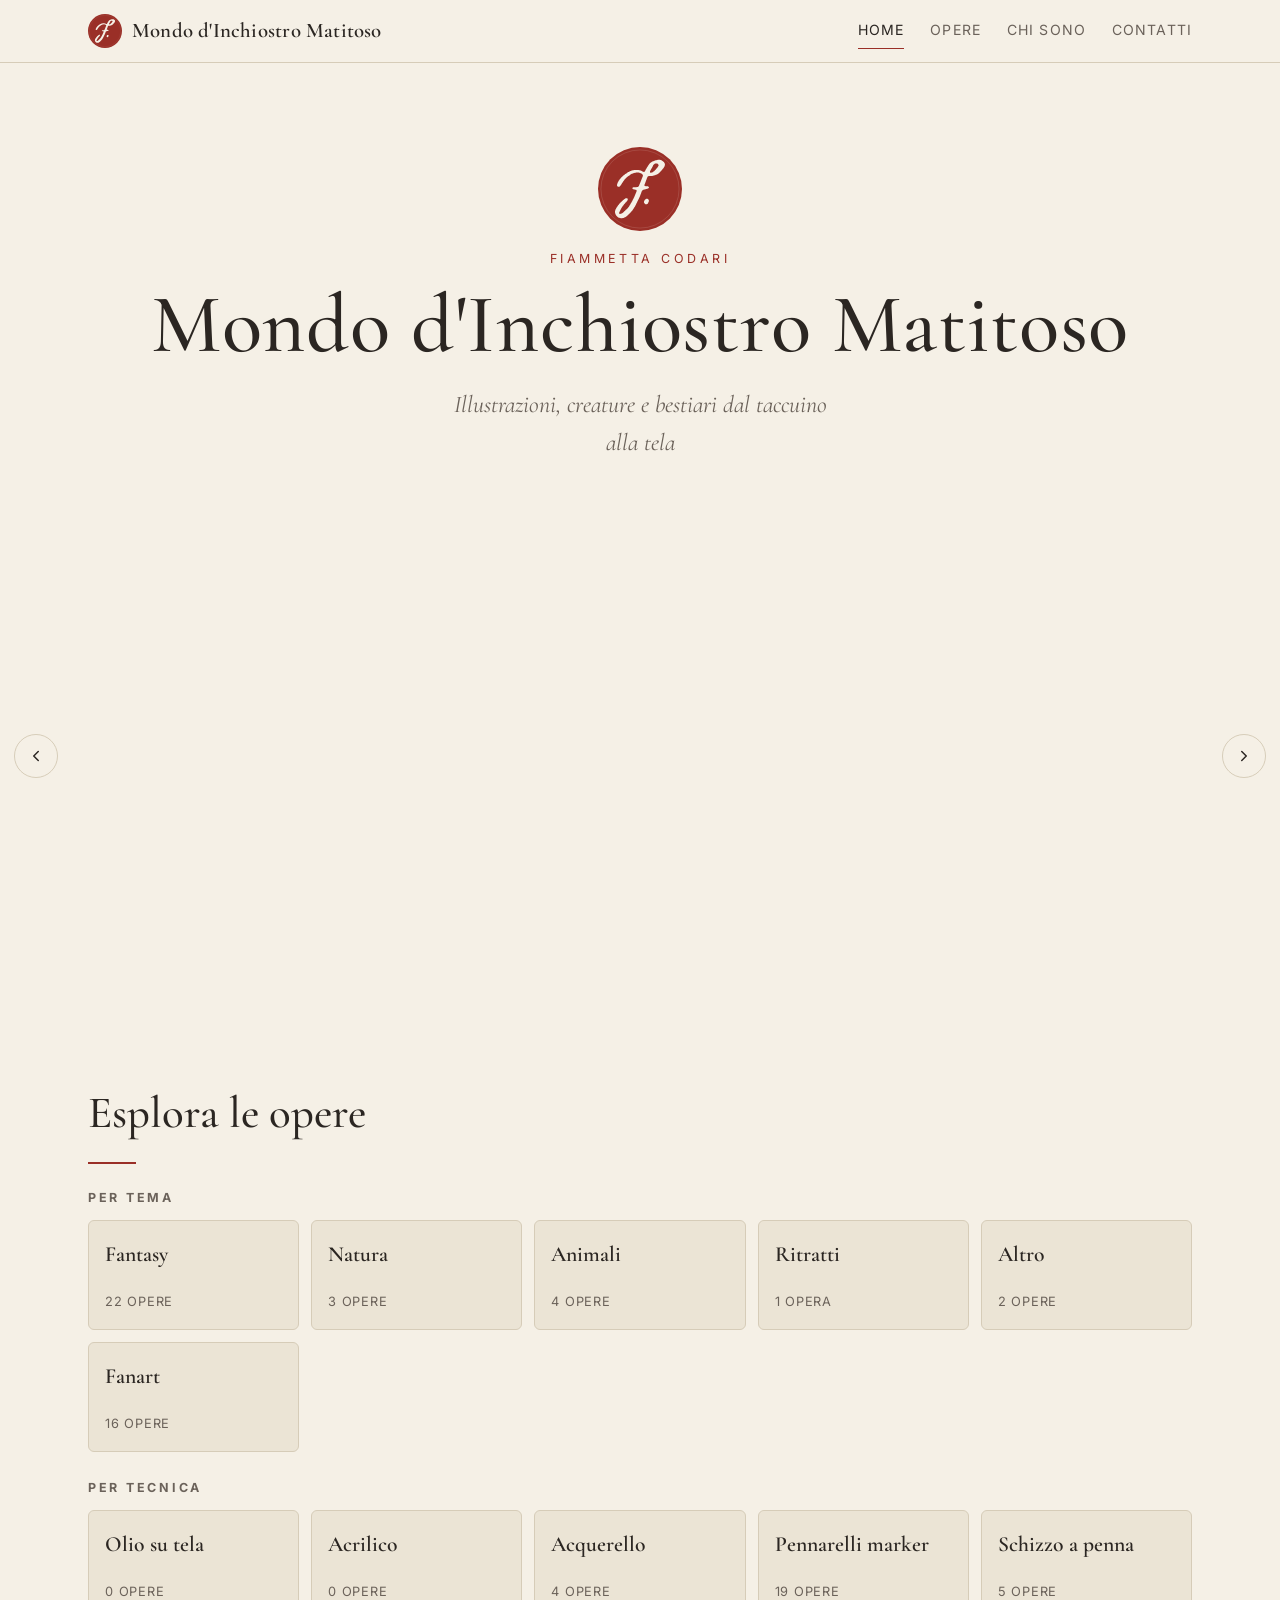
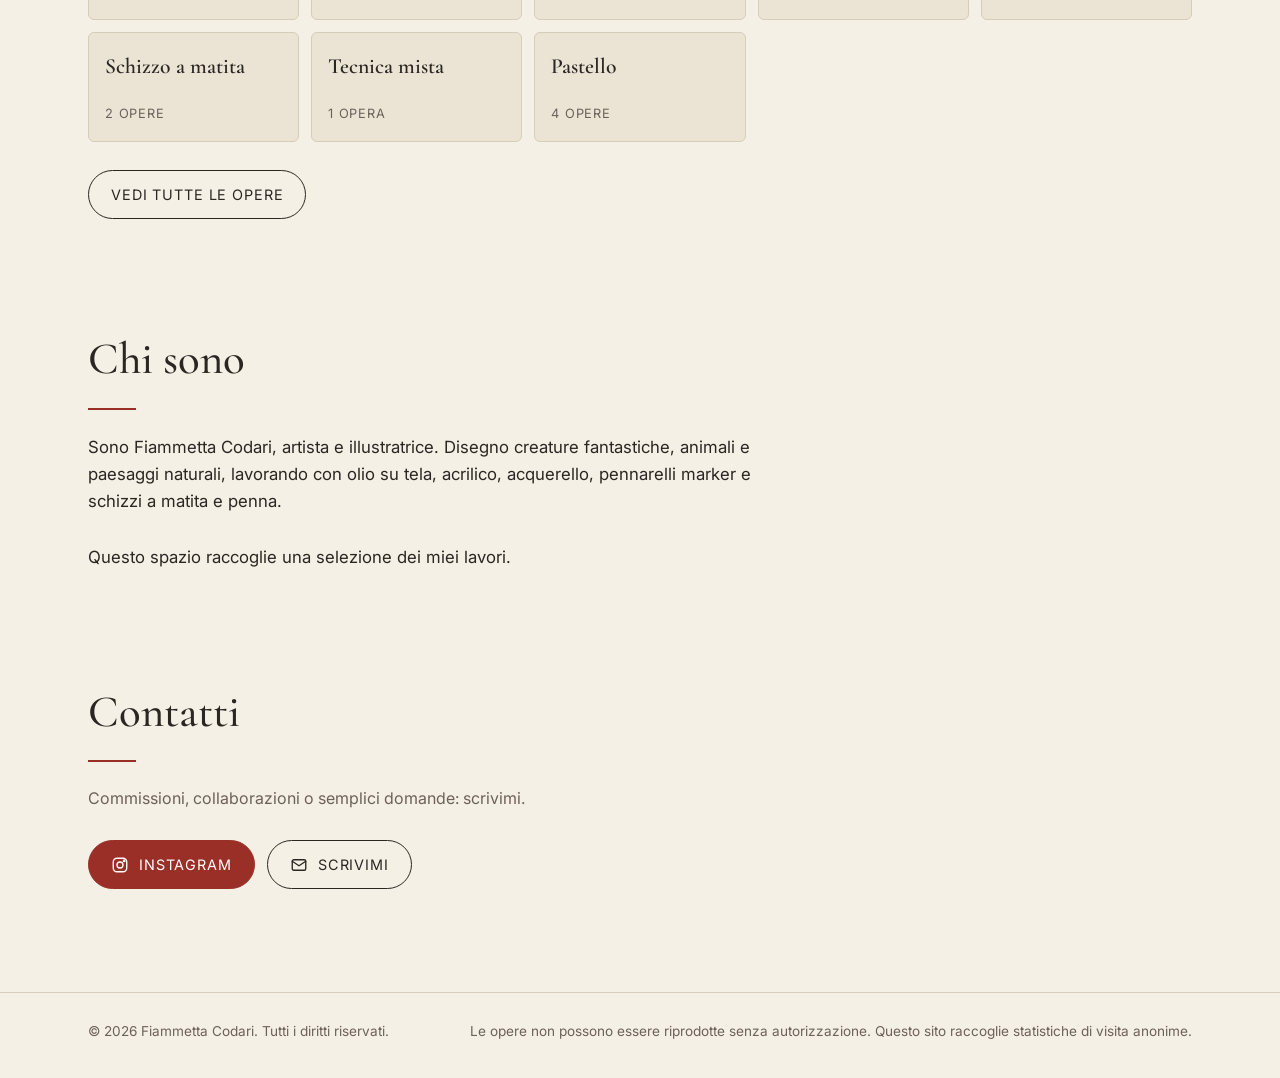
==== index.html @ 7fb3c3c2 "Carosello su telefono: le immagini orizzontali stanno per intero nello schermo Co-Authored-By: Claud" ====
<!doctype html>
<html lang="it">
<head>
  <meta charset="utf-8">
  <meta name="viewport" content="width=device-width, initial-scale=1">
  <title>Mondo d'Inchiostro Matitoso — Fiammetta Codari</title>
  <meta name="description" content="Mondo d&#39;Inchiostro Matitoso, il portfolio di Fiammetta Codari: illustrazioni fantasy, animali e natura. Olio su tela, acrilico, acquerello, pantoni e schizzi.">
  <link rel="canonical" href="https://mondodinchiostromatitoso.it/">
  <meta name="theme-color" content="#f5f0e6">
  <meta property="og:type" content="website">
  <meta property="og:site_name" content="Mondo d&#39;Inchiostro Matitoso">
  <meta property="og:locale" content="it_IT">
  <meta property="og:title" content="Mondo d&#39;Inchiostro Matitoso — Fiammetta Codari">
  <meta property="og:description" content="Mondo d&#39;Inchiostro Matitoso, il portfolio di Fiammetta Codari: illustrazioni fantasy, animali e natura. Olio su tela, acrilico, acquerello, pantoni e schizzi.">
  <meta property="og:url" content="https://mondodinchiostromatitoso.it/">
  <meta property="og:image" content="https://mondodinchiostromatitoso.it/images/logo-512.png">
  <meta name="twitter:card" content="summary">
  <script type="application/ld+json">{"@context":"https://schema.org","@graph":[{"@type":"WebSite","@id":"https://mondodinchiostromatitoso.it/#website","url":"https://mondodinchiostromatitoso.it/","name":"Mondo d'Inchiostro Matitoso","inLanguage":"it","publisher":{"@id":"https://mondodinchiostromatitoso.it/#artist"}},{"@type":"Person","@id":"https://mondodinchiostromatitoso.it/#artist","name":"Fiammetta Codari","jobTitle":"Artista e illustratrice","url":"https://mondodinchiostromatitoso.it/","image":"https://mondodinchiostromatitoso.it/images/logo-512.png"}]}</script>
  <link rel="icon" type="image/svg+xml" href="images/favicon.svg">
  <link rel="apple-touch-icon" href="images/logo-180.png">
  <link rel="preconnect" href="https://fonts.googleapis.com">
  <link rel="preconnect" href="https://fonts.gstatic.com" crossorigin>
  <link href="https://fonts.googleapis.com/css2?family=Cormorant+Garamond:ital,wght@0,500;0,600;1,500&family=Inter:wght@400;500&display=swap" rel="stylesheet">
  <link rel="stylesheet" href="css/style.css?v=4">
</head>
<body data-page="home">
  <header class="site-header" id="header"></header>
  <main>
    <noscript><p class="wrap" style="padding:24px var(--gutter);text-align:center">Mondo d&#39;Inchiostro Matitoso è il portfolio di Fiammetta Codari: illustrazioni fantasy, animali e natura, a olio su tela, acrilico, acquerello, pantoni e schizzi. Per vedere le opere abilita JavaScript.</p></noscript>
    <section class="hero wrap">
      <img class="hero-logo" src="images/logo.svg" alt="" width="84" height="84">
      <p class="eyebrow" id="hero-artist">Fiammetta Codari</p>
      <h1 id="hero-title">Mondo d&#39;Inchiostro Matitoso</h1>
      <p class="tagline" id="hero-tagline"></p>
    </section>

    <div class="carousel" aria-label="Selezione di opere">
      <button class="car-btn prev" aria-label="Opera precedente"><svg viewBox="0 0 24 24" fill="none" stroke="currentColor" stroke-width="2" stroke-linecap="round" stroke-linejoin="round"><path d="M15 18l-6-6 6-6"/></svg></button>
      <div class="track" id="track"></div>
      <button class="car-btn next" aria-label="Opera successiva"><svg viewBox="0 0 24 24" fill="none" stroke="currentColor" stroke-width="2" stroke-linecap="round" stroke-linejoin="round"><path d="M9 18l6-6-6-6"/></svg></button>
      <div class="dots" id="dots"></div>
    </div>

    <section class="block wrap reveal" id="esplora">
      <h2 class="sec-title">Esplora le opere</h2>
      <hr class="rule">
      <h3 class="sub-h" style="margin-top:0">Per tema</h3>
      <div class="tiles" id="tiles-temi"></div>
      <h3 class="sub-h">Per tecnica</h3>
      <div class="tiles" id="tiles-tecniche"></div>
      <p style="margin-top:28px"><a class="btn" href="opere.html">Vedi tutte le opere</a></p>
    </section>

    <section class="block wrap reveal" id="chi-sono">
      <h2 class="sec-title">Chi sono</h2>
      <hr class="rule">
      <div class="about" id="bio"></div>
    </section>

    <section class="block wrap reveal" id="contatti">
      <h2 class="sec-title">Contatti</h2>
      <hr class="rule">
      <p class="sec-sub">Commissioni, collaborazioni o semplici domande: scrivimi.</p>
      <div class="contact-row" id="contact-row"></div>
    </section>
  </main>
  <footer class="site-footer" id="footer"></footer>
  <script src="js/site.js?v=9"></script>
  <!-- Statistiche di visita anonime (Vercel Web Analytics) -->
  <script>window.va = window.va || function () { (window.vaq = window.vaq || []).push(arguments); };</script>
  <script defer src="/_vercel/insights/script.js"></script>
</body>
</html>
---- css/style.css ----
:root {
  --paper: #f5f0e6;
  --paper-2: #ebe4d5;
  --paper-3: #e0d7c4;
  --ink: #2b2622;
  --ink-soft: #6b625a;
  --accent: #9a2f27;
  --line: #d6ccb8;
  --radius: 6px;
  --serif: "Cormorant Garamond", "Georgia", serif;
  --sans: "Inter", system-ui, -apple-system, "Segoe UI", sans-serif;
  --gutter: clamp(16px, 4vw, 48px);
}
* { box-sizing: border-box; }
html { scroll-behavior: smooth; }
body {
  margin: 0; background: var(--paper); color: var(--ink);
  font-family: var(--sans); font-size: 16px; line-height: 1.6;
  -webkit-font-smoothing: antialiased;
}
img { max-width: 100%; display: block; }
a { color: inherit; }
.wrap { max-width: 1200px; margin: 0 auto; padding: 0 var(--gutter); }

/* Header */
.site-header {
  position: sticky; top: 0; z-index: 20;
  background: color-mix(in srgb, var(--paper) 92%, transparent);
  backdrop-filter: blur(8px); border-bottom: 1px solid var(--line);
}
.site-header .wrap { display: flex; align-items: center; justify-content: space-between; height: 62px; }
.brand { display: inline-flex; align-items: center; gap: 10px; font-family: var(--serif); font-size: 1.3rem; font-weight: 600; text-decoration: none; letter-spacing: .01em; line-height: 1.1; min-width: 0; }
.brand img { flex: none; width: 34px; height: 34px; }
.hero-logo { margin: 0 auto 18px; width: 84px; height: 84px; }
.nav { display: flex; gap: 26px; align-items: center; }
.nav a { text-decoration: none; font-size: .88rem; letter-spacing: .08em; text-transform: uppercase; color: var(--ink-soft); padding: 6px 0; border-bottom: 1px solid transparent; }
.nav a:hover, .nav a[aria-current="page"] { color: var(--ink); border-bottom-color: var(--accent); }
.menu-btn { display: none; background: none; border: 1px solid var(--line); border-radius: var(--radius); width: 42px; height: 42px; cursor: pointer; color: var(--ink); }
.menu-btn svg { width: 20px; height: 20px; }
@media (max-width: 720px) {
  .menu-btn { display: inline-flex; align-items: center; justify-content: center; }
  .nav { position: absolute; top: 62px; left: 0; right: 0; flex-direction: column; gap: 0; background: var(--paper); border-bottom: 1px solid var(--line); display: none; padding: 8px var(--gutter) 16px; align-items: stretch; }
  .nav.open { display: flex; }
  .nav a { padding: 14px 0; border-bottom: 1px solid var(--line); }
}

/* Hero */
.hero { text-align: center; padding: clamp(36px, 7vw, 84px) 0 clamp(20px, 3vw, 36px); }
.eyebrow { font-size: .78rem; letter-spacing: .28em; text-transform: uppercase; color: var(--accent); margin: 0 0 14px; }
.hero h1 { font-family: var(--serif); font-weight: 500; font-size: clamp(2.5rem, 8vw, 5.2rem); line-height: 1.02; text-wrap: balance; margin: 0; letter-spacing: .01em; }
.hero p.tagline { font-family: var(--serif); font-style: italic; font-size: clamp(1.15rem, 3vw, 1.5rem); color: var(--ink-soft); margin: 18px auto 0; max-width: 34ch; }

/* Carousel */
.carousel { position: relative; margin: clamp(10px, 2vw, 24px) 0 0; }
.track {
  display: flex; gap: 14px; overflow-x: auto; scroll-snap-type: x mandatory;
  scrollbar-width: none; padding: 8px var(--gutter) 8px; -webkit-overflow-scrolling: touch;
}
.track::-webkit-scrollbar { display: none; }
.slide {
  flex: 0 0 auto; height: clamp(280px, 50vh, 520px); scroll-snap-align: center;
  border: 0; padding: 0; background: var(--paper-2); cursor: zoom-in; border-radius: var(--radius);
  overflow: hidden; position: relative; box-shadow: 0 1px 0 var(--line), 0 10px 24px -14px rgba(43,38,34,.45);
}
.slide img { height: 100%; width: auto; max-width: none; }
.slide .cap {
  position: absolute; inset: auto 0 0 0; padding: 28px 14px 12px; text-align: left;
  background: linear-gradient(transparent, rgba(30,24,20,.72)); color: #fff;
  font-family: var(--serif); font-size: 1.15rem; opacity: 0; transition: opacity .25s;
}
.slide:hover .cap, .slide:focus-visible .cap { opacity: 1; }
@media (hover: none) { .slide .cap { opacity: 1; } }
.car-btn {
  position: absolute; top: 50%; transform: translateY(-50%); width: 44px; height: 44px; border-radius: 50%;
  border: 1px solid var(--line); background: color-mix(in srgb, var(--paper) 92%, transparent); color: var(--ink); cursor: pointer; z-index: 2;
  display: flex; align-items: center; justify-content: center;
}
.car-btn:hover { background: var(--paper); border-color: var(--ink); }
.car-btn.prev { left: 14px; } .car-btn.next { right: 14px; }
.car-btn svg { width: 18px; height: 18px; }
@media (max-width: 720px) { .car-btn { display: none; } .slide { height: clamp(260px, 52vh, 420px); } }
.dots { display: flex; justify-content: center; gap: 8px; margin-top: 12px; }
.dots button { width: 8px; height: 8px; border-radius: 50%; border: 0; padding: 0; background: var(--paper-3); cursor: pointer; }
.dots button[aria-current="true"] { background: var(--accent); transform: scale(1.3); }

/* Sections */
section.block { padding-top: clamp(44px, 7vw, 92px); }
.sec-title { font-family: var(--serif); font-weight: 500; font-size: clamp(1.9rem, 5vw, 2.8rem); margin: 0 0 6px; }
.sec-sub { color: var(--ink-soft); margin: 0 0 28px; }
.rule { width: 48px; height: 2px; background: var(--accent); border: 0; margin: 12px 0 24px; }

.tiles { display: grid; grid-template-columns: repeat(auto-fill, minmax(min(100%, 180px), 1fr)); gap: 12px; }
.tile {
  display: flex; flex-direction: column; justify-content: space-between; min-height: 110px; padding: 16px;
  border: 1px solid var(--line); border-radius: var(--radius); text-decoration: none; background: var(--paper-2);
  transition: transform .2s, border-color .2s, background .2s;
}
.tile:hover { transform: translateY(-2px); border-color: var(--accent); background: var(--paper); }
.tile .t-name { font-family: var(--serif); font-size: 1.35rem; font-weight: 600; }
.tile .t-count { font-size: .8rem; color: var(--ink-soft); letter-spacing: .06em; text-transform: uppercase; }
.sub-h { font-size: .78rem; letter-spacing: .22em; text-transform: uppercase; color: var(--ink-soft); margin: 26px 0 12px; }

.about { display: grid; grid-template-columns: 1fr; gap: 12px; max-width: 70ch; }
.about p { margin: 0 0 1em; font-size: 1.05rem; }

.contact-row { display: flex; flex-wrap: wrap; gap: 12px; }
.btn {
  display: inline-flex; align-items: center; gap: 10px; text-decoration: none; padding: 12px 22px; border-radius: 999px;
  border: 1px solid var(--ink); font-size: .9rem; letter-spacing: .06em; text-transform: uppercase; background: transparent; color: var(--ink); cursor: pointer; font-family: inherit;
}
.btn:hover { background: var(--ink); color: var(--paper); }
.btn.solid { background: var(--accent); border-color: var(--accent); color: #fff; }
.btn.solid:hover { background: #7e231c; border-color: #7e231c; }
.btn svg { width: 18px; height: 18px; }

.site-footer { margin-top: clamp(56px, 8vw, 110px); border-top: 1px solid var(--line); padding: 28px 0 36px; color: var(--ink-soft); font-size: .85rem; }
.site-footer .wrap { display: flex; justify-content: space-between; flex-wrap: wrap; gap: 10px; }

/* Gallery page */
.page-head { padding: clamp(28px, 5vw, 56px) 0 8px; }
.filters { display: grid; gap: 16px; padding: 14px 0 22px; border-bottom: 1px solid var(--line); }
.filter-group { display: flex; flex-wrap: wrap; align-items: center; gap: 8px; }
.filter-group .lbl { width: 80px; font-size: .75rem; letter-spacing: .2em; text-transform: uppercase; color: var(--ink-soft); }
.chip {
  border: 1px solid var(--line); background: transparent; color: var(--ink); padding: 7px 16px; border-radius: 999px; cursor: pointer;
  font: inherit; font-size: .9rem; min-height: 38px;
}
.chip:hover { border-color: var(--ink); }
.chip[aria-pressed="true"] { background: var(--ink); color: var(--paper); border-color: var(--ink); }
@media (max-width: 720px) {
  .filter-group { flex-wrap: nowrap; overflow-x: auto; scrollbar-width: none; margin: 0 calc(var(--gutter) * -1); padding: 2px var(--gutter); }
  .filter-group::-webkit-scrollbar { display: none; }
  .filter-group .lbl { display: none; }
  .chip { flex: 0 0 auto; }
}
.result-count { color: var(--ink-soft); font-size: .9rem; margin: 18px 0; }
.grid { columns: 3 260px; column-gap: 16px; }
.card { break-inside: avoid; margin: 0 0 16px; display: block; width: 100%; padding: 0; border: 0; background: none; text-align: left; cursor: zoom-in; font: inherit; color: inherit; }
.card .img { background: var(--paper-2); border-radius: var(--radius); overflow: hidden; box-shadow: 0 1px 0 var(--line), 0 8px 20px -14px rgba(43,38,34,.5); }
.card img { width: 100%; height: auto; transition: transform .5s; }
.card:hover img { transform: scale(1.03); }
.card .meta { padding: 10px 2px 0; }
.card .meta b { font-family: var(--serif); font-size: 1.2rem; font-weight: 600; display: block; line-height: 1.2; }
.card .meta span { font-size: .8rem; color: var(--ink-soft); letter-spacing: .05em; }
.empty { text-align: center; color: var(--ink-soft); padding: 60px 0; }
@media (max-width: 560px) { .grid { columns: 2 140px; column-gap: 10px; } .card { margin-bottom: 12px; } }

/* Lightbox */
.lb { position: fixed; inset: 0; z-index: 50; background: rgba(24,19,16,.94); display: none; flex-direction: column; align-items: center; justify-content: center; padding: 16px; }
.lb.open { display: flex; }
.lb img { max-height: 76vh; max-width: min(96vw, 1100px); object-fit: contain; border-radius: 3px; }
.lb .lb-cap { color: #f1e9da; text-align: center; margin-top: 14px; max-width: 60ch; }
.lb .lb-cap b { font-family: var(--serif); font-size: 1.5rem; font-weight: 500; display: block; }
.lb .lb-cap small { display: block; color: #bfb3a0; letter-spacing: .06em; margin-top: 2px; }
.lb .lb-cap p { margin: 8px 0 0; font-size: .95rem; color: #d6cbb8; }
.lb button { position: absolute; background: rgba(255,255,255,.08); color: #fff; border: 0; width: 46px; height: 46px; border-radius: 50%; cursor: pointer; display: flex; align-items: center; justify-content: center; }
.lb button:hover { background: rgba(255,255,255,.2); }
.lb svg { width: 20px; height: 20px; }
.lb .x { top: 14px; right: 14px; } .lb .p { left: 14px; top: 50%; } .lb .n { right: 14px; top: 50%; }
@media (max-width: 720px) { .lb .p, .lb .n { top: auto; bottom: 16px; } .lb .p { left: calc(50% - 56px); } .lb .n { right: calc(50% - 56px); } .lb .lb-cap { margin-bottom: 56px; } }

.reveal { opacity: 0; transform: translateY(14px); transition: opacity .7s, transform .7s; }
.reveal.in { opacity: 1; transform: none; }
@media (prefers-reduced-motion: reduce) { .reveal { opacity: 1; transform: none; transition: none; } html { scroll-behavior: auto; } }
:focus-visible { outline: 2px solid var(--accent); outline-offset: 3px; }

@media (max-width: 420px) { .brand { font-size: 1.05rem; gap: 8px; } .brand img { width: 30px; height: 30px; } }

/* carosello a scorrimento continuo (computer) */
.carousel.is-marquee .track { overflow: hidden; scroll-snap-type: none; -webkit-mask-image: linear-gradient(90deg, transparent, #000 5%, #000 95%, transparent); mask-image: linear-gradient(90deg, transparent, #000 5%, #000 95%, transparent); }
.carousel.is-marquee .dots { display: none; }
.rail { display: flex; gap: 14px; width: max-content; will-change: transform; }
.carousel.is-marquee .slide { scroll-snap-align: none; }

/* carosello a scatti (telefono e tablet): ogni opera sta per intero nello schermo, senza tagli.
   Le orizzontali si riducono in altezza per restare dentro la larghezza; le verticali restano com'erano. */
.carousel:not(.is-marquee) .track { align-items: center; }
.carousel:not(.is-marquee) .slide { height: auto; }
.carousel:not(.is-marquee) .slide img { display: block; height: auto; width: auto; max-width: calc(100vw - 2 * var(--gutter)); max-height: clamp(260px, 52vh, 420px); }
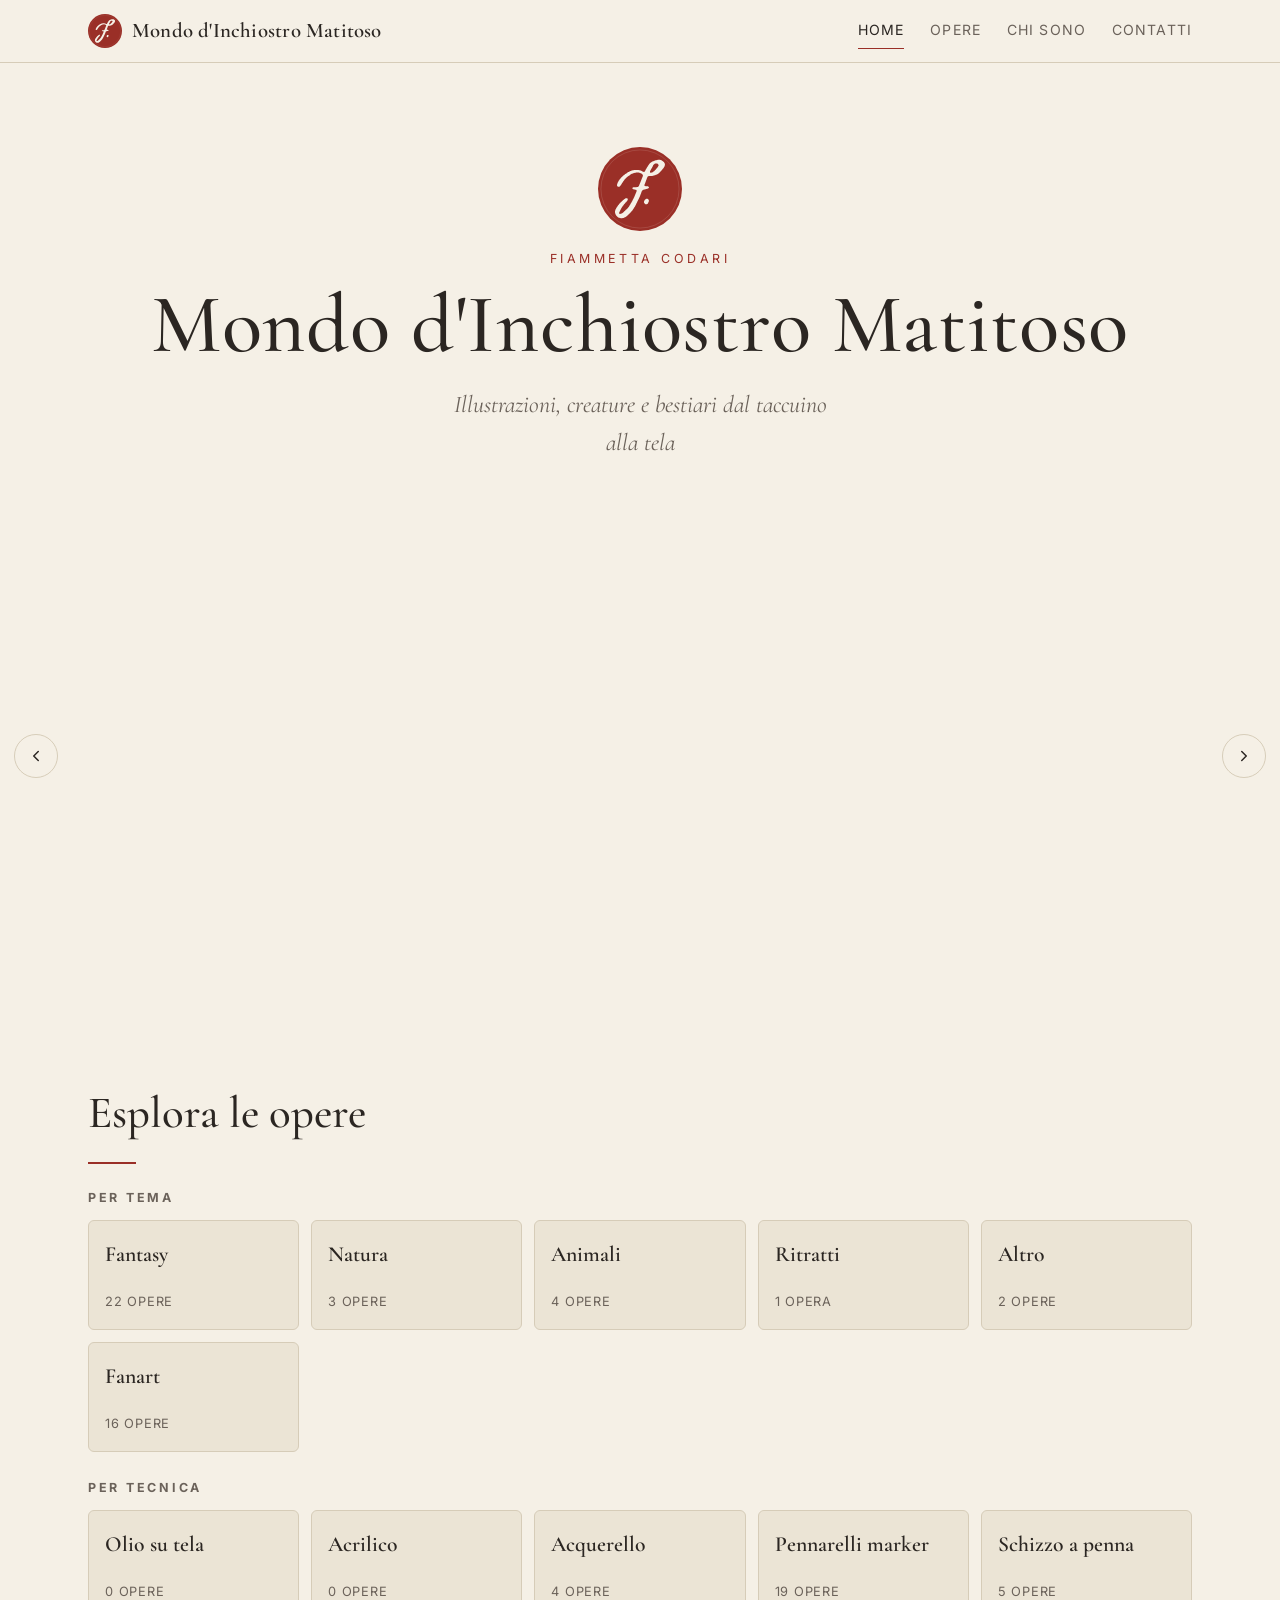
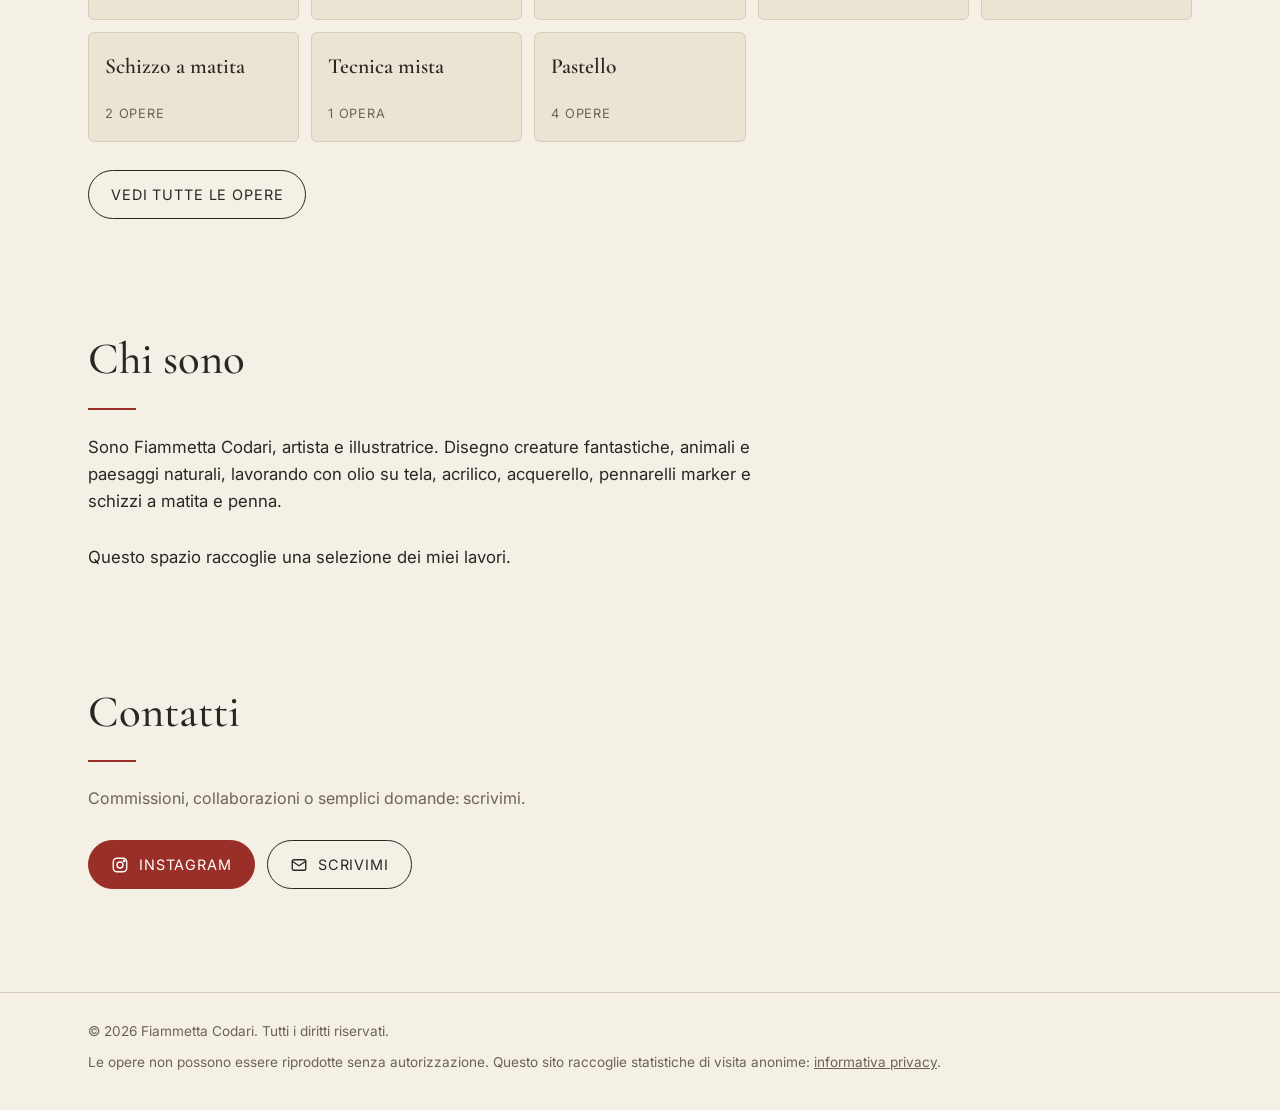
==== commit ed44984b: "Pagine per ogni opera, sitemap con immagini, informativa privacy (costruzione automatica del sito) C" ====
--- a/index.html
+++ b/index.html
@@ -21,7 +21,7 @@
   <link rel="preconnect" href="https://fonts.googleapis.com">
   <link rel="preconnect" href="https://fonts.gstatic.com" crossorigin>
   <link href="https://fonts.googleapis.com/css2?family=Cormorant+Garamond:ital,wght@0,500;0,600;1,500&family=Inter:wght@400;500&display=swap" rel="stylesheet">
-  <link rel="stylesheet" href="css/style.css?v=4">
+  <link rel="stylesheet" href="css/style.css?v=5">
 </head>
 <body data-page="home">
   <header class="site-header" id="header"></header>
@@ -65,7 +65,7 @@
     </section>
   </main>
   <footer class="site-footer" id="footer"></footer>
-  <script src="js/site.js?v=9"></script>
+  <script src="js/site.js?v=10"></script>
   <!-- Statistiche di visita anonime (Vercel Web Analytics) -->
   <script>window.va = window.va || function () { (window.vaq = window.vaq || []).push(arguments); };</script>
   <script defer src="/_vercel/insights/script.js"></script>
--- a/css/style.css
+++ b/css/style.css
@@ -177,3 +177,41 @@
 .carousel:not(.is-marquee) .track { align-items: center; }
 .carousel:not(.is-marquee) .slide { height: auto; }
 .carousel:not(.is-marquee) .slide img { display: block; height: auto; width: auto; max-width: calc(100vw - 2 * var(--gutter)); max-height: clamp(260px, 52vh, 420px); }
+
+/* pagina di una singola opera */
+.crumbs { display: flex; flex-wrap: wrap; gap: 8px; align-items: center; padding: 22px 0 6px; font-size: .85rem; color: var(--ink-soft); }
+.crumbs a { text-decoration: none; border-bottom: 1px solid var(--line); }
+.crumbs a:hover { color: var(--ink); border-bottom-color: var(--accent); }
+.work-card { display: grid; grid-template-columns: minmax(0, 1.6fr) minmax(240px, 1fr); gap: clamp(20px, 4vw, 48px); align-items: start; padding: 10px 0 8px; }
+.work-fig { margin: 0; background: var(--paper-2); border-radius: var(--radius); overflow: hidden; box-shadow: 0 1px 0 var(--line), 0 16px 34px -20px rgba(43,38,34,.55); }
+.work-fig img { display: block; width: 100%; height: auto; }
+.work-info h1 { font-family: var(--serif); font-weight: 500; font-size: clamp(2rem, 5vw, 3rem); line-height: 1.05; margin: 4px 0 10px; }
+.work-meta { margin: 0 0 18px; color: var(--ink-soft); letter-spacing: .04em; }
+.work-desc { margin: 0 0 20px; font-size: 1.05rem; }
+.work-tags { display: flex; flex-wrap: wrap; gap: 8px; margin: 0; }
+.work-tags a { text-decoration: none; font-size: .85rem; padding: 5px 14px; border: 1px solid var(--line); border-radius: 999px; background: var(--paper-2); }
+.work-tags a:hover { border-color: var(--accent); }
+.work-nav { display: grid; grid-template-columns: 1fr 1fr; gap: 12px; margin-top: clamp(28px, 5vw, 56px); }
+.work-nav a { display: grid; gap: 2px; padding: 14px 16px; border: 1px solid var(--line); border-radius: var(--radius); text-decoration: none; background: var(--paper-2); min-width: 0; }
+.work-nav a:hover { border-color: var(--accent); background: var(--paper); }
+.work-nav a[rel="next"] { text-align: right; }
+.work-nav small { color: var(--ink-soft); letter-spacing: .12em; text-transform: uppercase; font-size: .7rem; }
+.work-nav span { font-family: var(--serif); font-size: 1.25rem; overflow: hidden; text-overflow: ellipsis; white-space: nowrap; }
+.work-back { margin: 28px 0 0; }
+@media (max-width: 760px) { .work-card { grid-template-columns: 1fr; } .work-nav span { font-size: 1.1rem; } }
+.lb-link { display: inline-block; margin-top: 10px; font-size: .85rem; color: #e9dfcb; text-decoration: none; border-bottom: 1px solid rgba(233,223,203,.45); padding-bottom: 1px; }
+.lb-link:hover { color: #fff; border-bottom-color: #fff; }
+/* elenco completo delle opere (leggibile anche dai motori di ricerca) */
+.work-index { margin: 40px 0 0; border-top: 1px solid var(--line); padding-top: 14px; color: var(--ink-soft); font-size: .9rem; }
+.work-index summary { cursor: pointer; letter-spacing: .06em; padding: 6px 0; }
+.work-index ul { list-style: none; padding: 0; margin: 10px 0 0; columns: 3 220px; column-gap: 24px; }
+.work-index li { break-inside: avoid; padding: 3px 0; }
+.work-index a { text-decoration: none; border-bottom: 1px solid var(--line); }
+.work-index a:hover { color: var(--ink); border-bottom-color: var(--accent); }
+.work-index li span { opacity: .7; }
+/* testi lunghi (informativa) */
+.prose { max-width: 70ch; padding: clamp(28px, 5vw, 56px) 0 0; }
+.prose h1 { font-family: var(--serif); font-weight: 500; font-size: clamp(2rem, 5vw, 3rem); margin: 0 0 8px; }
+.prose h2 { font-family: var(--serif); font-weight: 600; font-size: 1.5rem; margin: 30px 0 6px; }
+.prose p, .prose li { font-size: 1rem; }
+.prose .upd { color: var(--ink-soft); font-size: .9rem; }
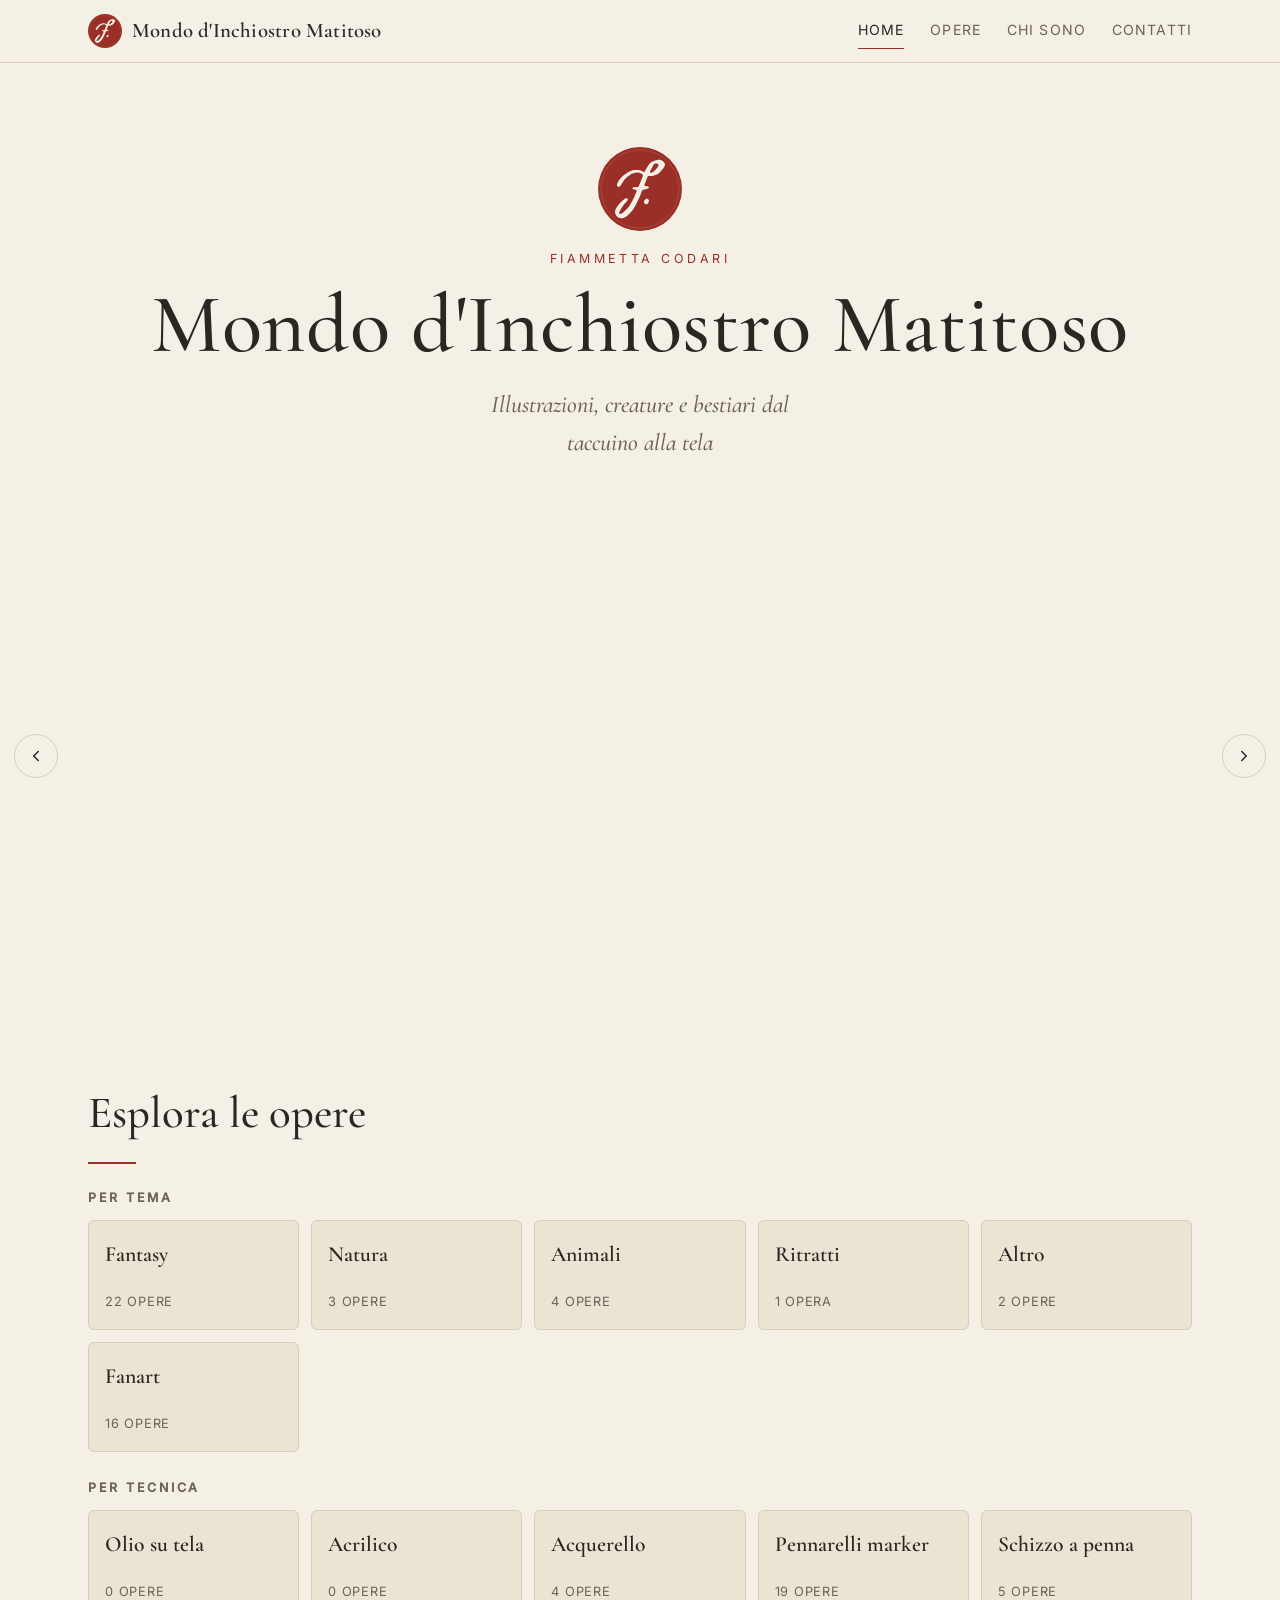
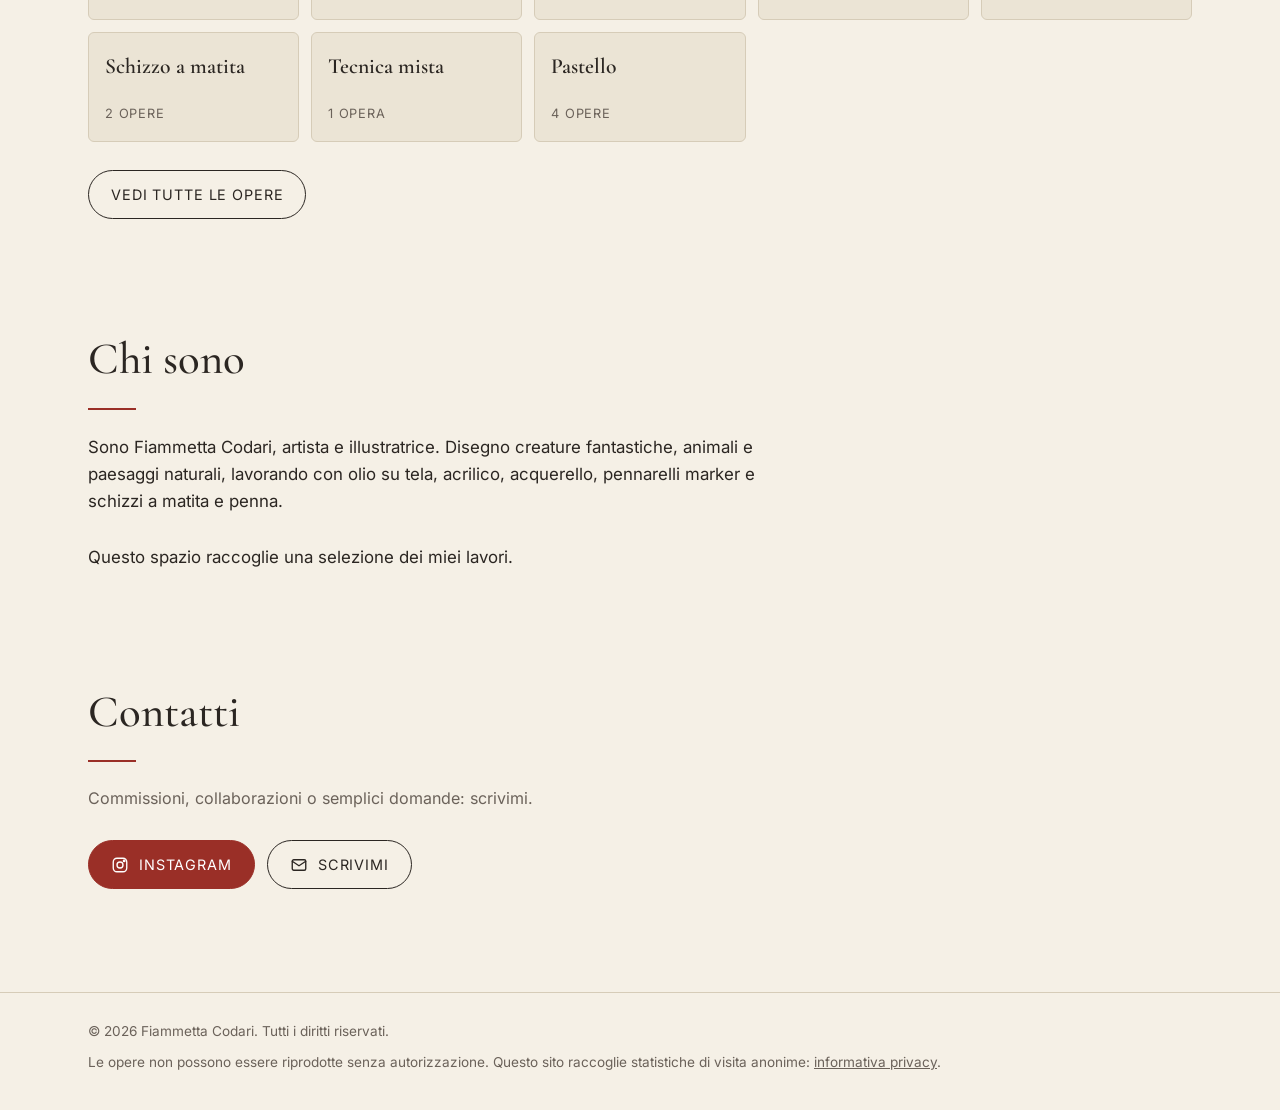
==== commit 91591cc7: "Font ospitati sul sito (niente più richieste a Google Fonts); informativa privacy aggiornata Co-Auth" ====
--- a/index.html
+++ b/index.html
@@ -18,9 +18,9 @@
   <script type="application/ld+json">{"@context":"https://schema.org","@graph":[{"@type":"WebSite","@id":"https://mondodinchiostromatitoso.it/#website","url":"https://mondodinchiostromatitoso.it/","name":"Mondo d'Inchiostro Matitoso","inLanguage":"it","publisher":{"@id":"https://mondodinchiostromatitoso.it/#artist"}},{"@type":"Person","@id":"https://mondodinchiostromatitoso.it/#artist","name":"Fiammetta Codari","jobTitle":"Artista e illustratrice","url":"https://mondodinchiostromatitoso.it/","image":"https://mondodinchiostromatitoso.it/images/logo-512.png"}]}</script>
   <link rel="icon" type="image/svg+xml" href="images/favicon.svg">
   <link rel="apple-touch-icon" href="images/logo-180.png">
-  <link rel="preconnect" href="https://fonts.googleapis.com">
-  <link rel="preconnect" href="https://fonts.gstatic.com" crossorigin>
-  <link href="https://fonts.googleapis.com/css2?family=Cormorant+Garamond:ital,wght@0,500;0,600;1,500&family=Inter:wght@400;500&display=swap" rel="stylesheet">
+  <link rel="preload" href="/fonts/cormorant-garamond-normal-500-latin.woff2" as="font" type="font/woff2" crossorigin>
+  <link rel="preload" href="/fonts/inter-normal-400-latin.woff2" as="font" type="font/woff2" crossorigin>
+  <link rel="stylesheet" href="/css/fonts.css?v=1">
   <link rel="stylesheet" href="css/style.css?v=5">
 </head>
 <body data-page="home">
--- a/css/fonts.css
+++ b/css/fonts.css
@@ -0,0 +1,91 @@
+/* Font ospitati sul sito (Cormorant Garamond e Inter, licenza SIL OFL) */
+/* latin-ext */
+@font-face {
+ font-family: 'Cormorant Garamond';
+ font-style: italic;
+ font-weight: 500;
+ font-display: swap;
+ src: url(/fonts/cormorant-garamond-italic-500-latin-ext.woff2) format('woff2');
+ unicode-range: U+0100-02BA, U+02BD-02C5, U+02C7-02CC, U+02CE-02D7, U+02DD-02FF, U+0304, U+0308, U+0329, U+1D00-1DBF, U+1E00-1E9F, U+1EF2-1EFF, U+2020, U+20A0-20AB, U+20AD-20C4, U+2113, U+2C60-2C7F, U+A720-A7FF;
+}
+/* latin */
+@font-face {
+ font-family: 'Cormorant Garamond';
+ font-style: italic;
+ font-weight: 500;
+ font-display: swap;
+ src: url(/fonts/cormorant-garamond-italic-500-latin.woff2) format('woff2');
+ unicode-range: U+0000-00FF, U+0131, U+0152-0153, U+02BB-02BC, U+02C6, U+02DA, U+02DC, U+0304, U+0308, U+0329, U+2000-206F, U+20AC, U+2122, U+2191, U+2193, U+2212, U+2215, U+FEFF, U+FFFD;
+}
+/* latin-ext */
+@font-face {
+ font-family: 'Cormorant Garamond';
+ font-style: normal;
+ font-weight: 500;
+ font-display: swap;
+ src: url(/fonts/cormorant-garamond-normal-500-latin-ext.woff2) format('woff2');
+ unicode-range: U+0100-02BA, U+02BD-02C5, U+02C7-02CC, U+02CE-02D7, U+02DD-02FF, U+0304, U+0308, U+0329, U+1D00-1DBF, U+1E00-1E9F, U+1EF2-1EFF, U+2020, U+20A0-20AB, U+20AD-20C4, U+2113, U+2C60-2C7F, U+A720-A7FF;
+}
+/* latin */
+@font-face {
+ font-family: 'Cormorant Garamond';
+ font-style: normal;
+ font-weight: 500;
+ font-display: swap;
+ src: url(/fonts/cormorant-garamond-normal-500-latin.woff2) format('woff2');
+ unicode-range: U+0000-00FF, U+0131, U+0152-0153, U+02BB-02BC, U+02C6, U+02DA, U+02DC, U+0304, U+0308, U+0329, U+2000-206F, U+20AC, U+2122, U+2191, U+2193, U+2212, U+2215, U+FEFF, U+FFFD;
+}
+/* latin-ext */
+@font-face {
+ font-family: 'Cormorant Garamond';
+ font-style: normal;
+ font-weight: 600;
+ font-display: swap;
+ src: url(/fonts/cormorant-garamond-normal-500-latin-ext.woff2) format('woff2');
+ unicode-range: U+0100-02BA, U+02BD-02C5, U+02C7-02CC, U+02CE-02D7, U+02DD-02FF, U+0304, U+0308, U+0329, U+1D00-1DBF, U+1E00-1E9F, U+1EF2-1EFF, U+2020, U+20A0-20AB, U+20AD-20C4, U+2113, U+2C60-2C7F, U+A720-A7FF;
+}
+/* latin */
+@font-face {
+ font-family: 'Cormorant Garamond';
+ font-style: normal;
+ font-weight: 600;
+ font-display: swap;
+ src: url(/fonts/cormorant-garamond-normal-500-latin.woff2) format('woff2');
+ unicode-range: U+0000-00FF, U+0131, U+0152-0153, U+02BB-02BC, U+02C6, U+02DA, U+02DC, U+0304, U+0308, U+0329, U+2000-206F, U+20AC, U+2122, U+2191, U+2193, U+2212, U+2215, U+FEFF, U+FFFD;
+}
+/* latin-ext */
+@font-face {
+ font-family: 'Inter';
+ font-style: normal;
+ font-weight: 400;
+ font-display: swap;
+ src: url(/fonts/inter-normal-400-latin-ext.woff2) format('woff2');
+ unicode-range: U+0100-02BA, U+02BD-02C5, U+02C7-02CC, U+02CE-02D7, U+02DD-02FF, U+0304, U+0308, U+0329, U+1D00-1DBF, U+1E00-1E9F, U+1EF2-1EFF, U+2020, U+20A0-20AB, U+20AD-20C4, U+2113, U+2C60-2C7F, U+A720-A7FF;
+}
+/* latin */
+@font-face {
+ font-family: 'Inter';
+ font-style: normal;
+ font-weight: 400;
+ font-display: swap;
+ src: url(/fonts/inter-normal-400-latin.woff2) format('woff2');
+ unicode-range: U+0000-00FF, U+0131, U+0152-0153, U+02BB-02BC, U+02C6, U+02DA, U+02DC, U+0304, U+0308, U+0329, U+2000-206F, U+20AC, U+2122, U+2191, U+2193, U+2212, U+2215, U+FEFF, U+FFFD;
+}
+/* latin-ext */
+@font-face {
+ font-family: 'Inter';
+ font-style: normal;
+ font-weight: 500;
+ font-display: swap;
+ src: url(/fonts/inter-normal-400-latin-ext.woff2) format('woff2');
+ unicode-range: U+0100-02BA, U+02BD-02C5, U+02C7-02CC, U+02CE-02D7, U+02DD-02FF, U+0304, U+0308, U+0329, U+1D00-1DBF, U+1E00-1E9F, U+1EF2-1EFF, U+2020, U+20A0-20AB, U+20AD-20C4, U+2113, U+2C60-2C7F, U+A720-A7FF;
+}
+/* latin */
+@font-face {
+ font-family: 'Inter';
+ font-style: normal;
+ font-weight: 500;
+ font-display: swap;
+ src: url(/fonts/inter-normal-400-latin.woff2) format('woff2');
+ unicode-range: U+0000-00FF, U+0131, U+0152-0153, U+02BB-02BC, U+02C6, U+02DA, U+02DC, U+0304, U+0308, U+0329, U+2000-206F, U+20AC, U+2122, U+2191, U+2193, U+2212, U+2215, U+FEFF, U+FFFD;
+}
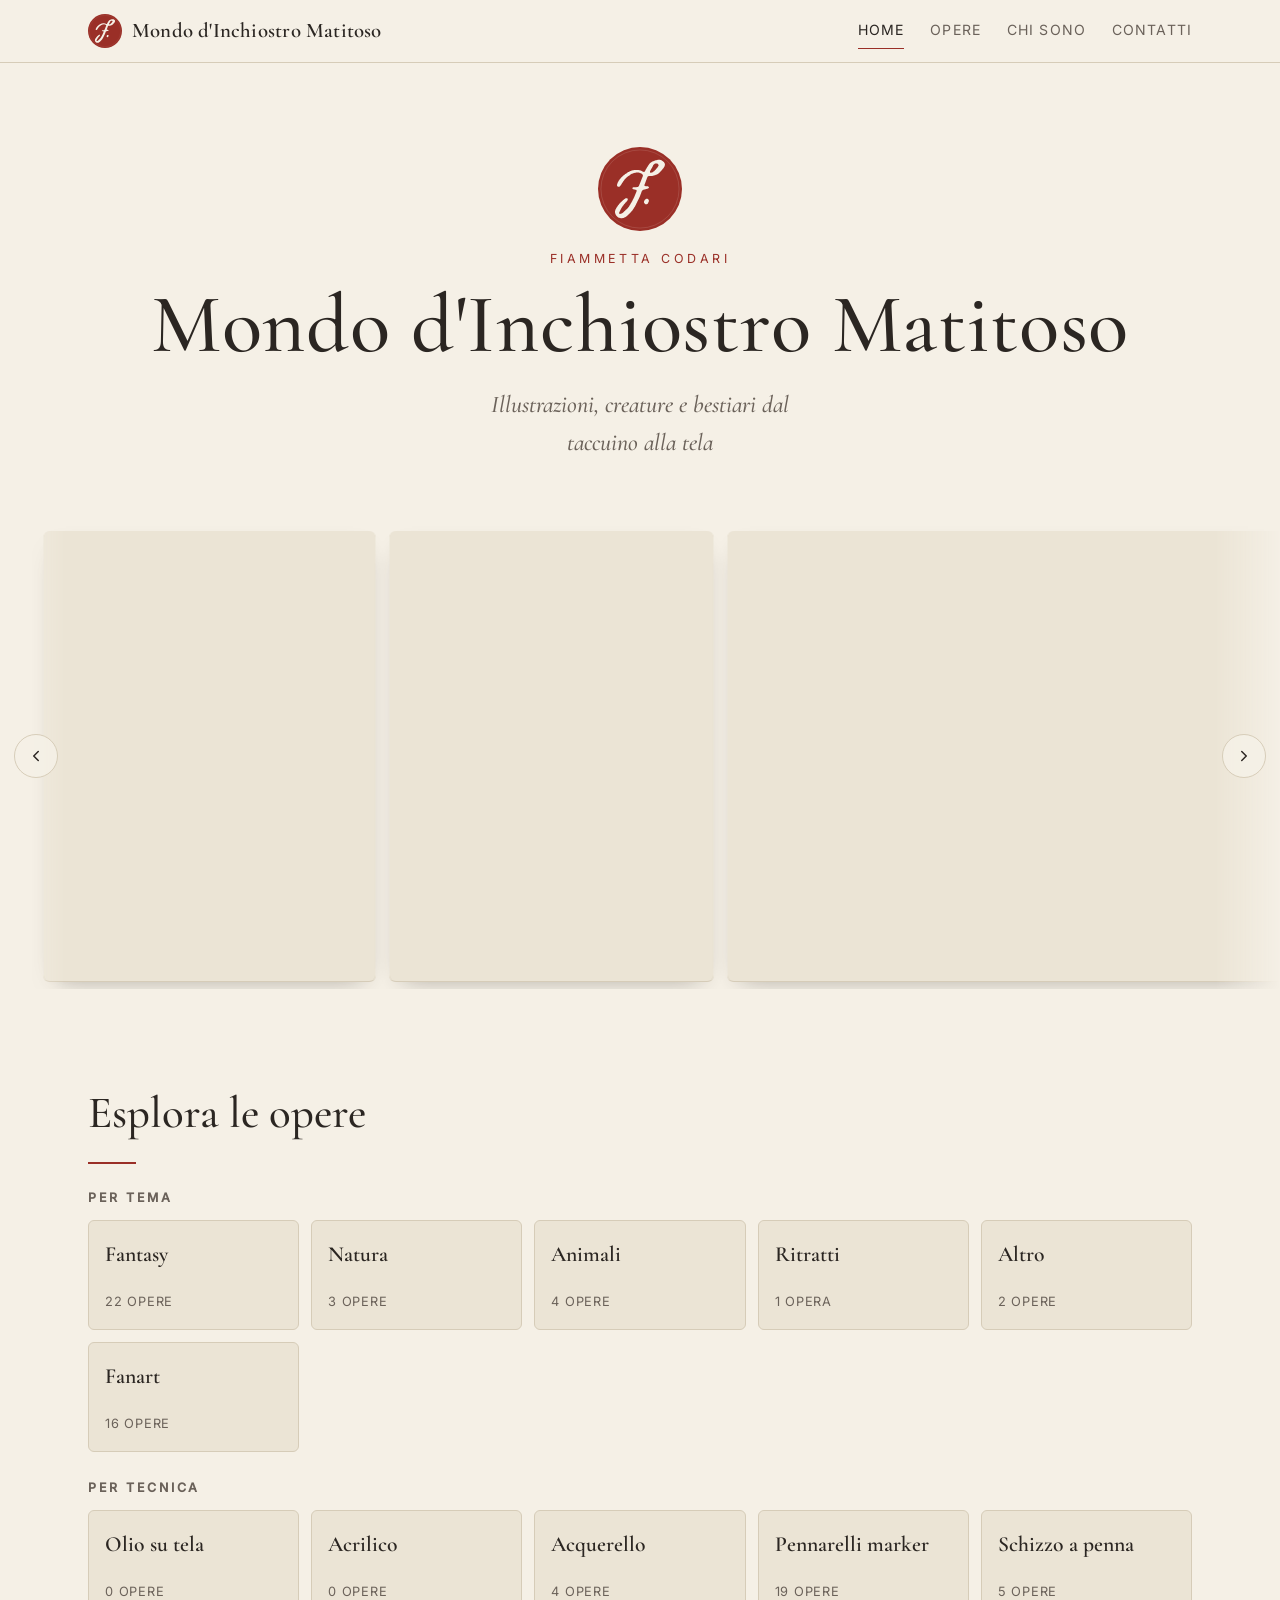
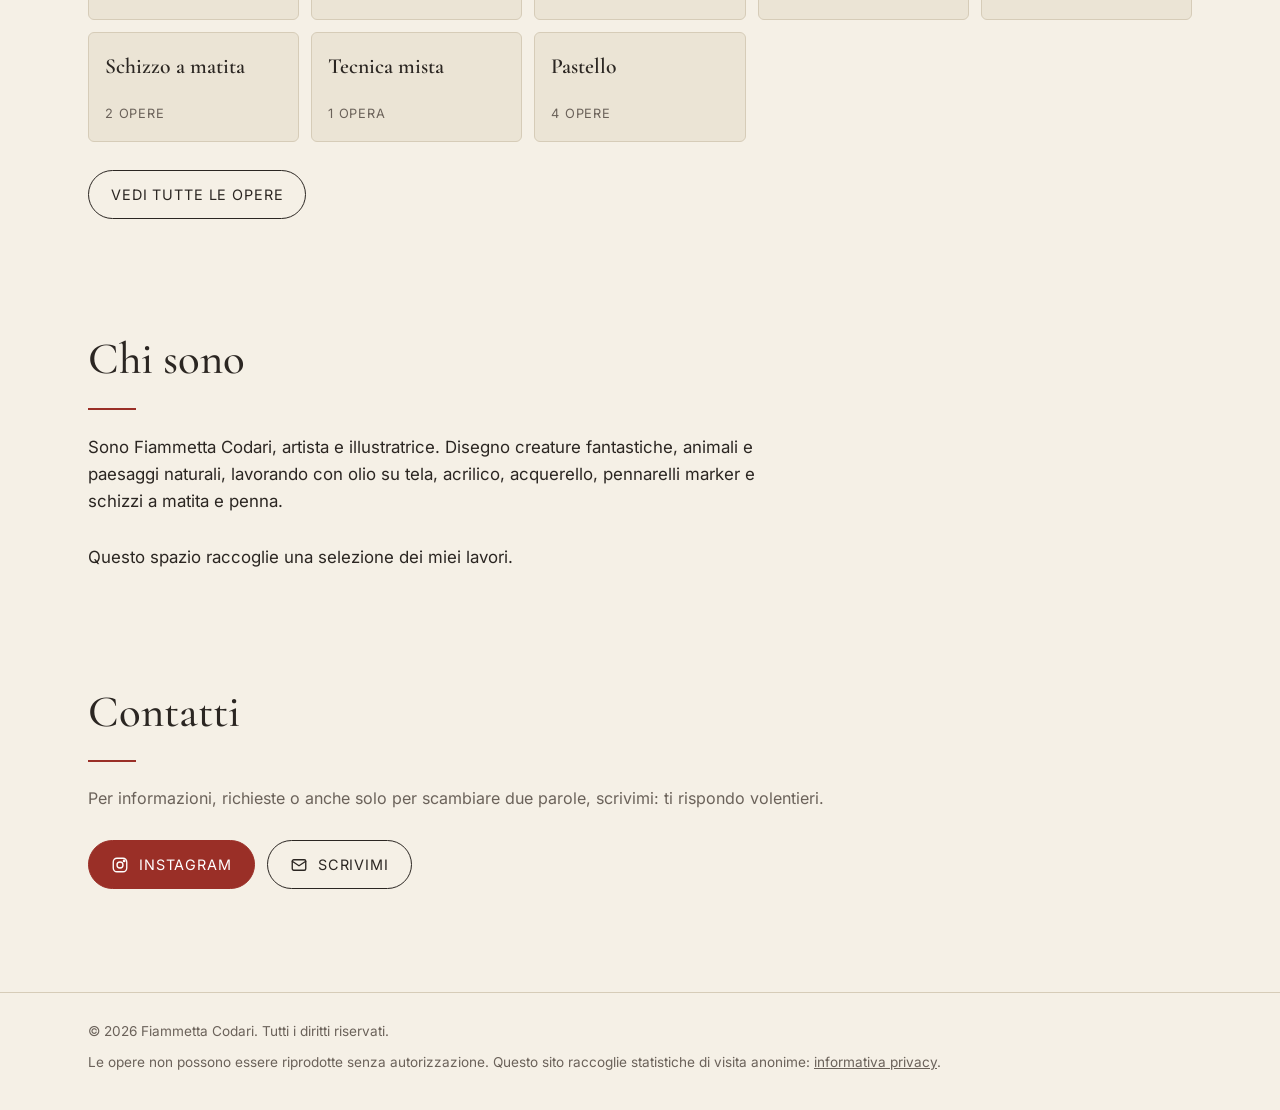
==== commit d4ecc380: "Testo della sezione Contatti reso generico Co-Authored-By: Claude Sonnet 5.5 <noreply@anthropic.com>" ====
--- a/index.html
+++ b/index.html
@@ -60,7 +60,7 @@
     <section class="block wrap reveal" id="contatti">
       <h2 class="sec-title">Contatti</h2>
       <hr class="rule">
-      <p class="sec-sub">Commissioni, collaborazioni o semplici domande: scrivimi.</p>
+      <p class="sec-sub">Per informazioni, richieste o anche solo per scambiare due parole, scrivimi: ti rispondo volentieri.</p>
       <div class="contact-row" id="contact-row"></div>
     </section>
   </main>
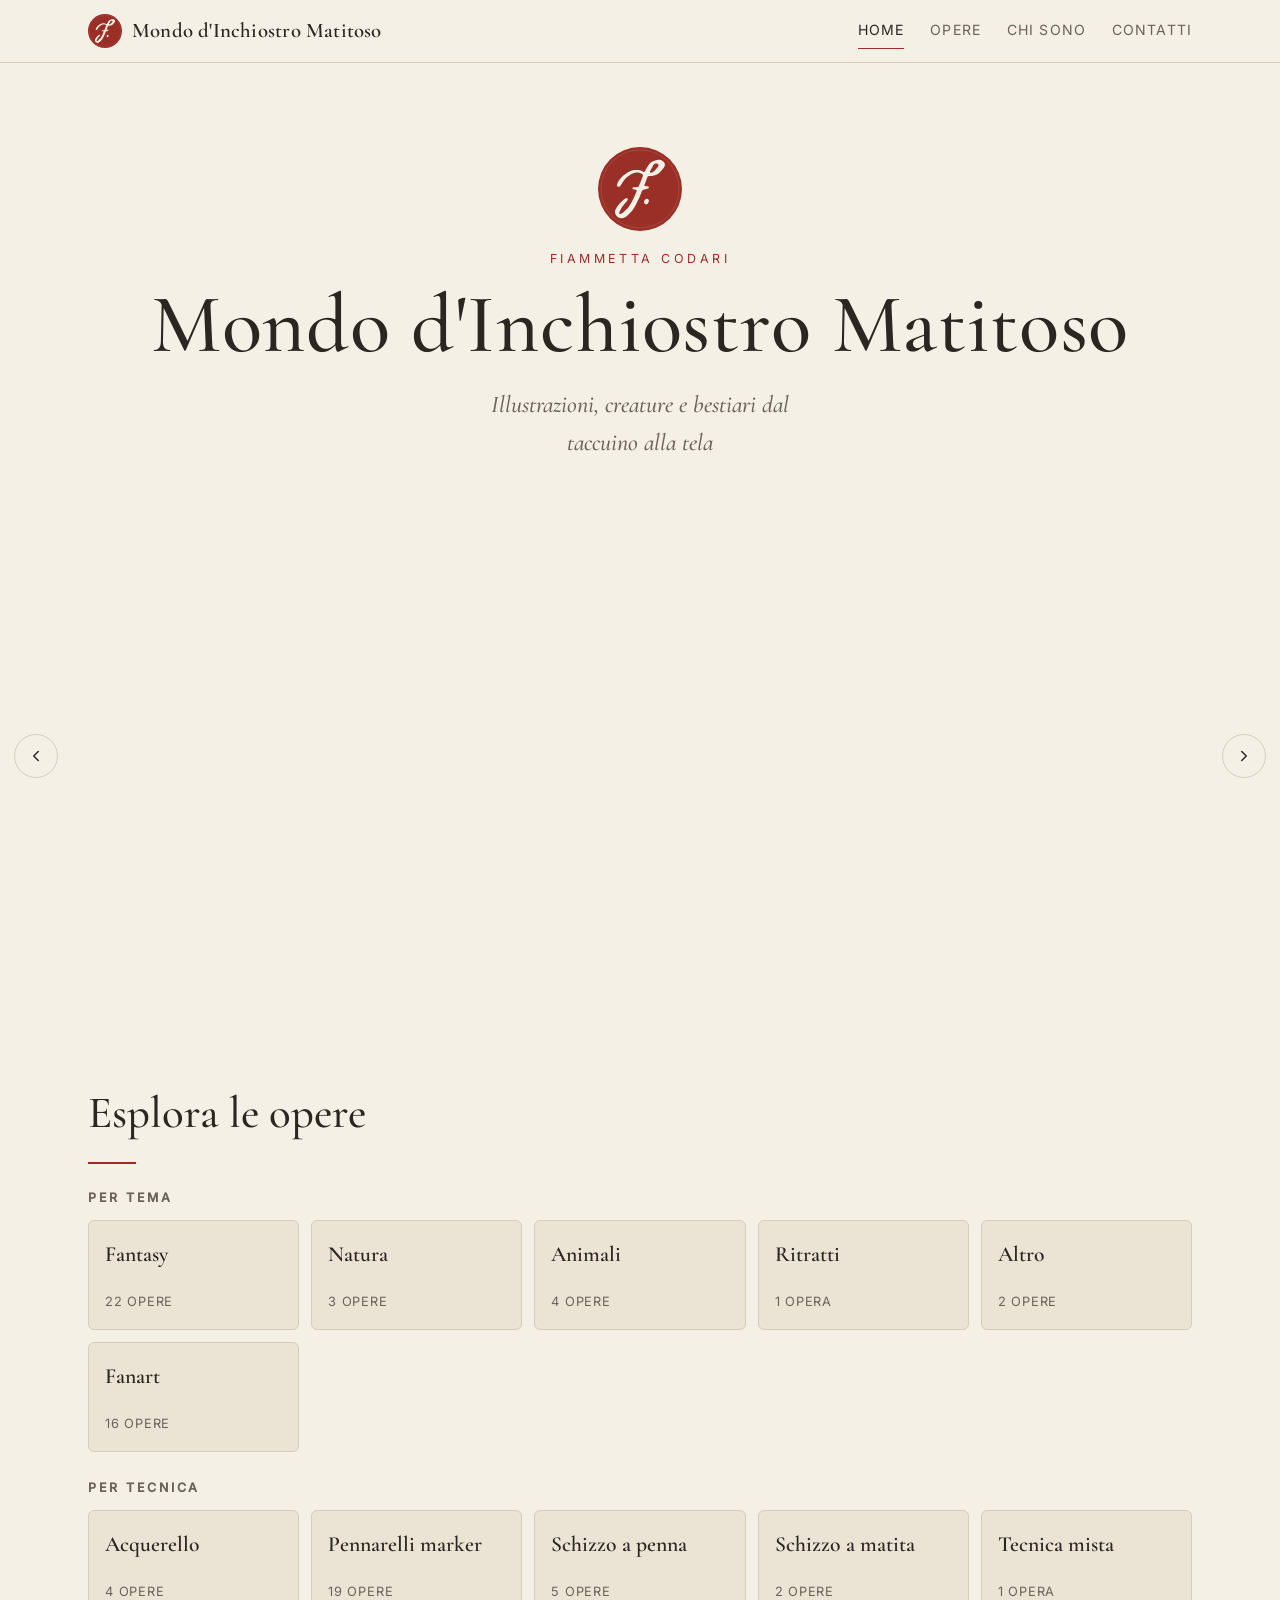
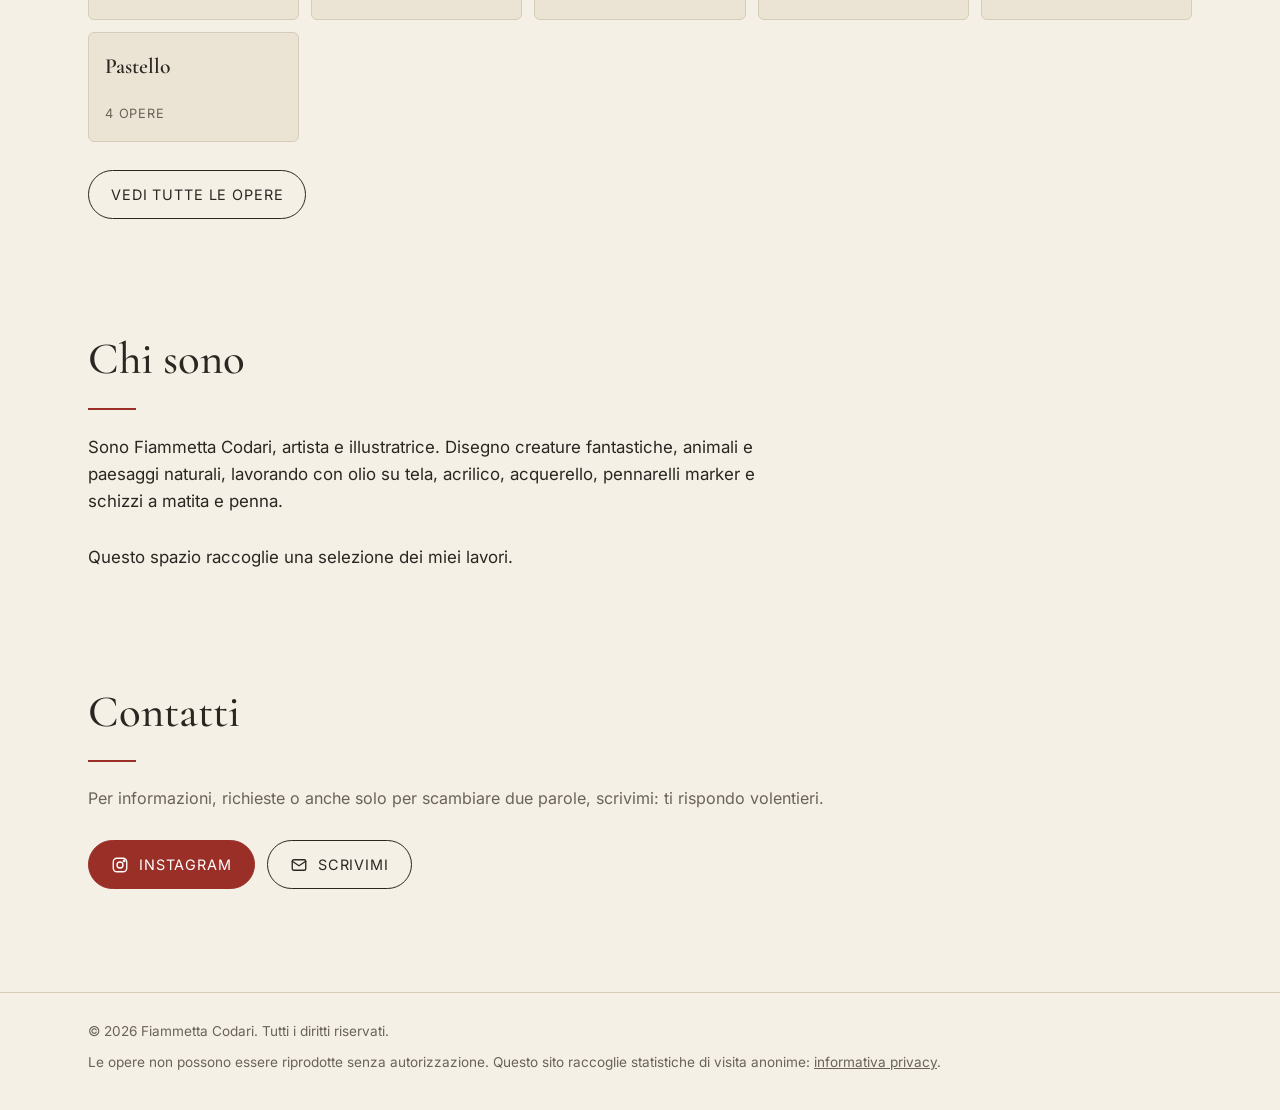
==== commit 8d22d3ea: "Home: le categorie senza opere non vengono mostrate Co-Authored-By: Claude Sonnet 5.5 <noreply@anthr" ====
--- a/index.html
+++ b/index.html
@@ -21,7 +21,7 @@
   <link rel="preload" href="/fonts/cormorant-garamond-normal-500-latin.woff2" as="font" type="font/woff2" crossorigin>
   <link rel="preload" href="/fonts/inter-normal-400-latin.woff2" as="font" type="font/woff2" crossorigin>
   <link rel="stylesheet" href="/css/fonts.css?v=1">
-  <link rel="stylesheet" href="css/style.css?v=5">
+  <link rel="stylesheet" href="css/style.css?v=6">
 </head>
 <body data-page="home">
   <header class="site-header" id="header"></header>
@@ -65,7 +65,7 @@
     </section>
   </main>
   <footer class="site-footer" id="footer"></footer>
-  <script src="js/site.js?v=10"></script>
+  <script src="js/site.js?v=11"></script>
   <!-- Statistiche di visita anonime (Vercel Web Analytics) -->
   <script>window.va = window.va || function () { (window.vaq = window.vaq || []).push(arguments); };</script>
   <script defer src="/_vercel/insights/script.js"></script>
--- a/css/style.css
+++ b/css/style.css
@@ -215,3 +215,4 @@
 .prose h2 { font-family: var(--serif); font-weight: 600; font-size: 1.5rem; margin: 30px 0 6px; }
 .prose p, .prose li { font-size: 1rem; }
 .prose .upd { color: var(--ink-soft); font-size: .9rem; }
+.tiles[hidden], .sub-h[hidden], #esplora [hidden] { display: none; }
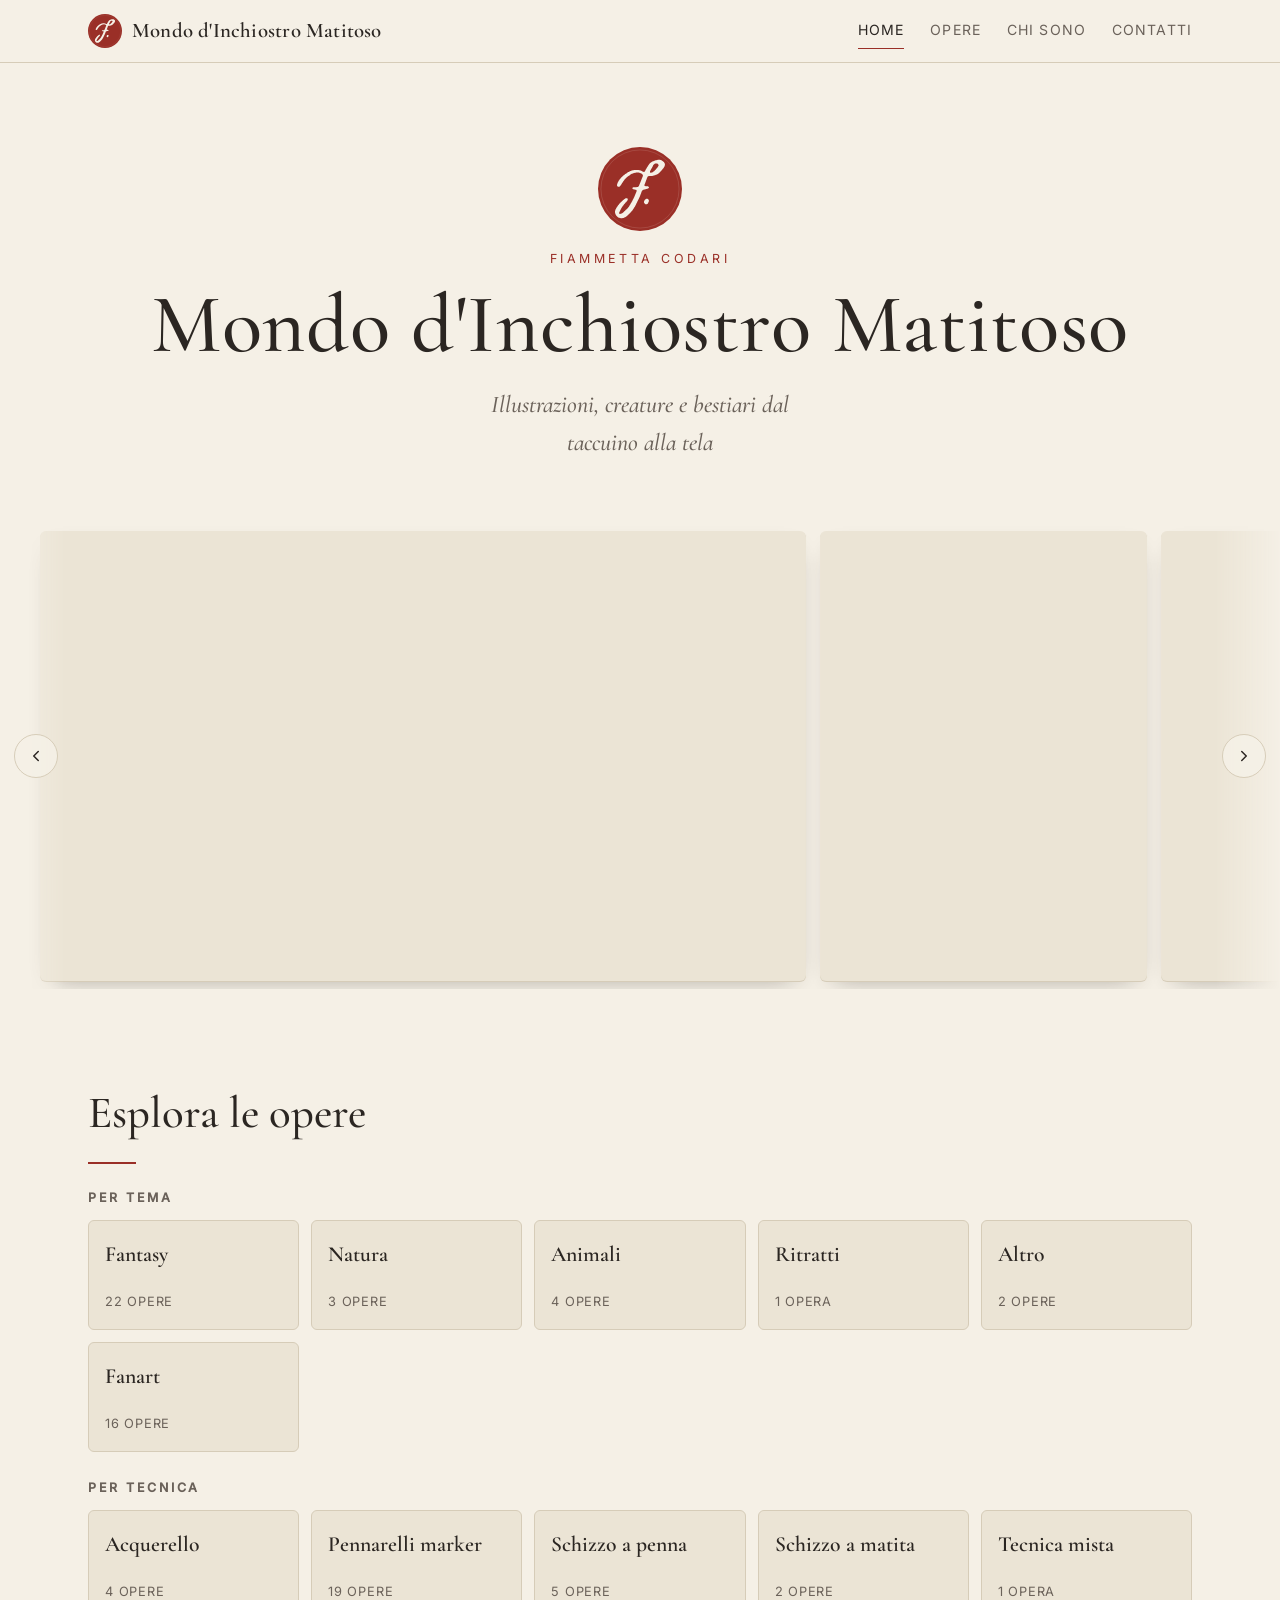
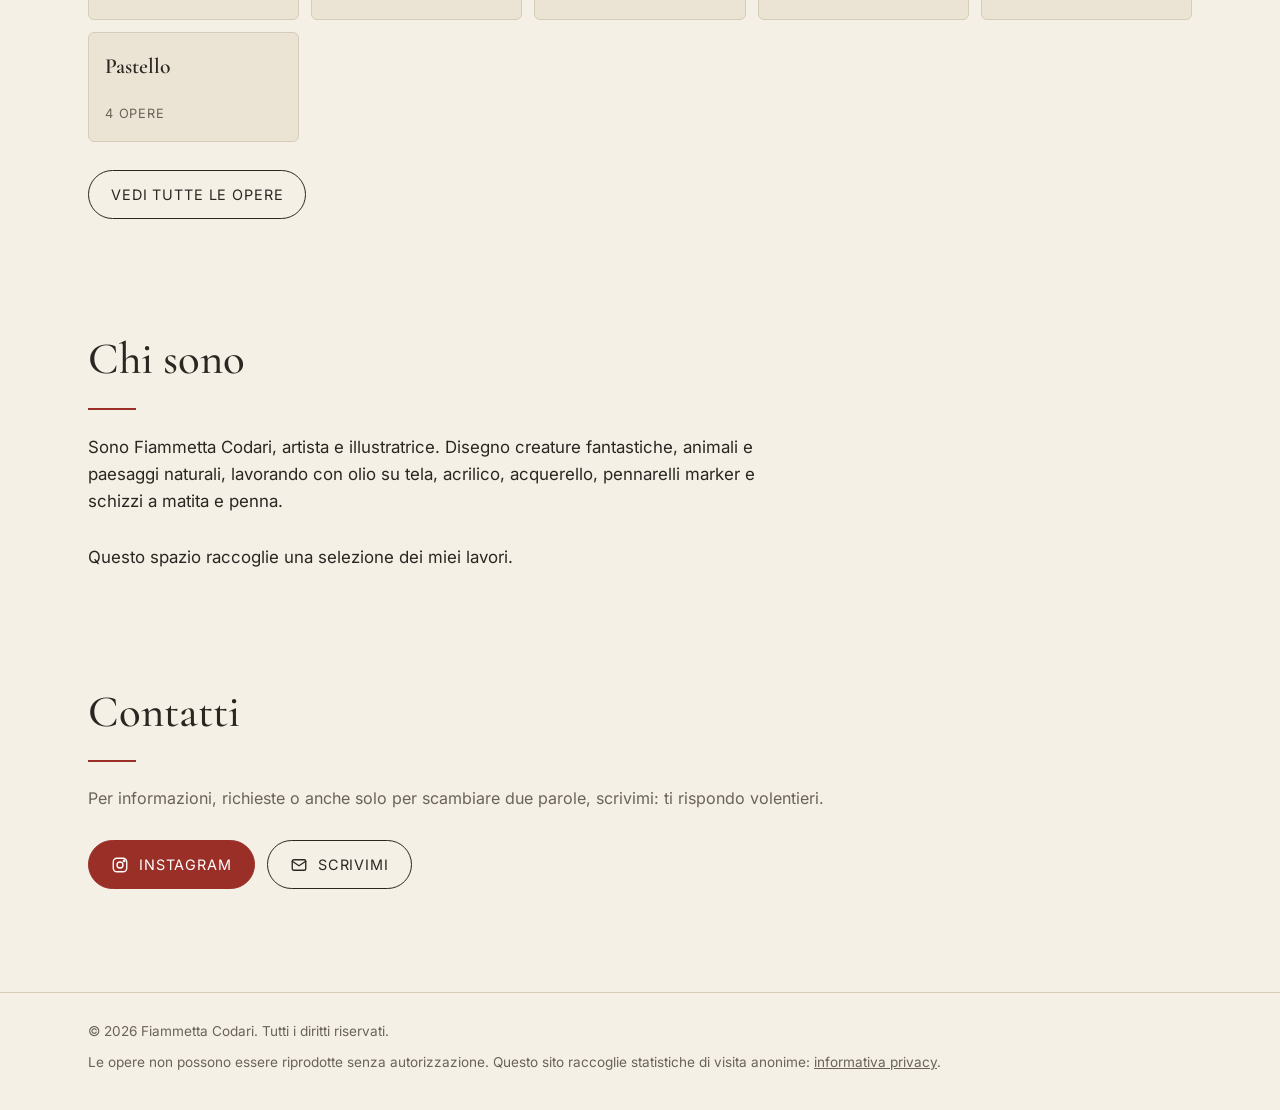
==== commit 28ae405d: "Filtri: le categorie senza risultati diventano semitrasparenti e non cliccabili (in entrambi i sensi" ====
--- a/index.html
+++ b/index.html
@@ -21,7 +21,7 @@
   <link rel="preload" href="/fonts/cormorant-garamond-normal-500-latin.woff2" as="font" type="font/woff2" crossorigin>
   <link rel="preload" href="/fonts/inter-normal-400-latin.woff2" as="font" type="font/woff2" crossorigin>
   <link rel="stylesheet" href="/css/fonts.css?v=1">
-  <link rel="stylesheet" href="css/style.css?v=6">
+  <link rel="stylesheet" href="css/style.css?v=8">
 </head>
 <body data-page="home">
   <header class="site-header" id="header"></header>
@@ -65,7 +65,7 @@
     </section>
   </main>
   <footer class="site-footer" id="footer"></footer>
-  <script src="js/site.js?v=11"></script>
+  <script src="js/site.js?v=13"></script>
   <!-- Statistiche di visita anonime (Vercel Web Analytics) -->
   <script>window.va = window.va || function () { (window.vaq = window.vaq || []).push(arguments); };</script>
   <script defer src="/_vercel/insights/script.js"></script>
--- a/css/style.css
+++ b/css/style.css
@@ -216,3 +216,8 @@
 .prose p, .prose li { font-size: 1rem; }
 .prose .upd { color: var(--ink-soft); font-size: .9rem; }
 .tiles[hidden], .sub-h[hidden], #esplora [hidden] { display: none; }
+.filters[hidden], .filter-group[hidden] { display: none; }
+
+/* filtri che con la scelta fatta nell'altro gruppo non darebbero nessuna opera */
+.chip:disabled { opacity: .35; cursor: not-allowed; }
+.chip:disabled:hover { border-color: var(--line); }
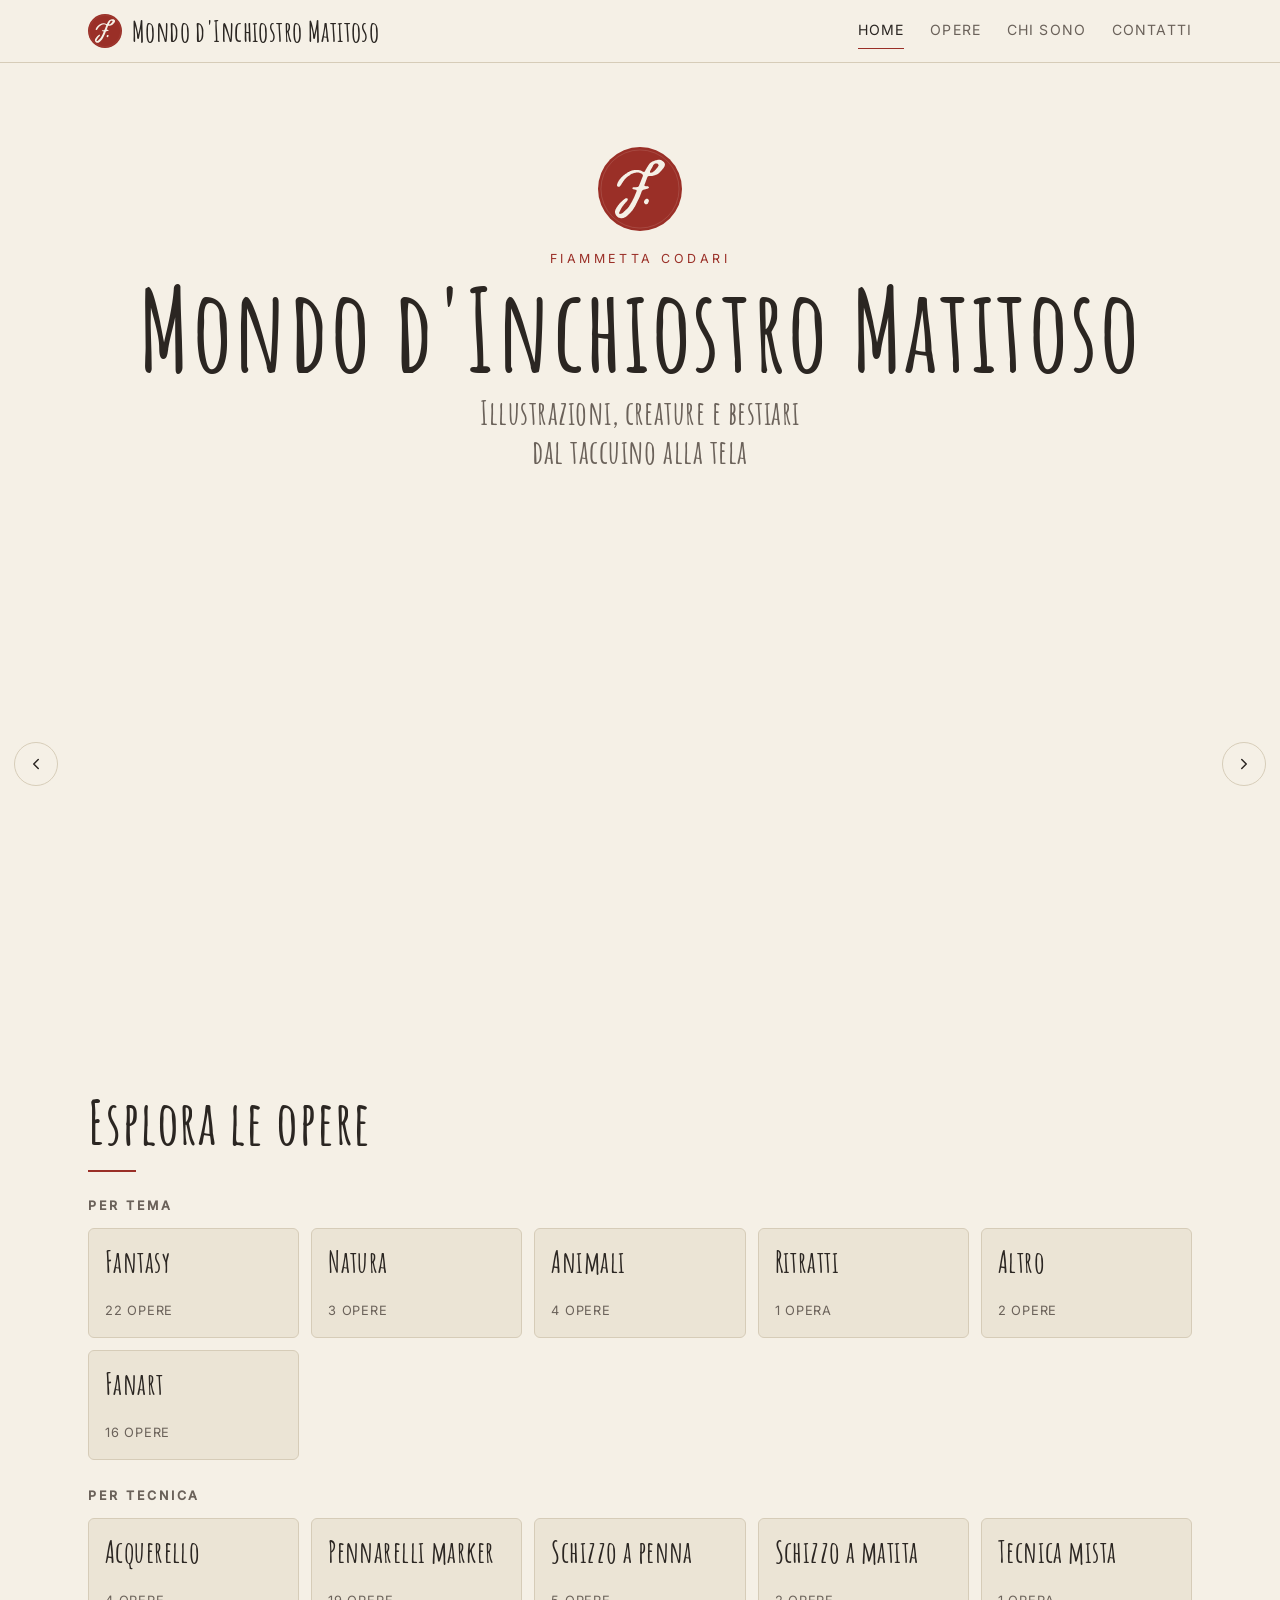
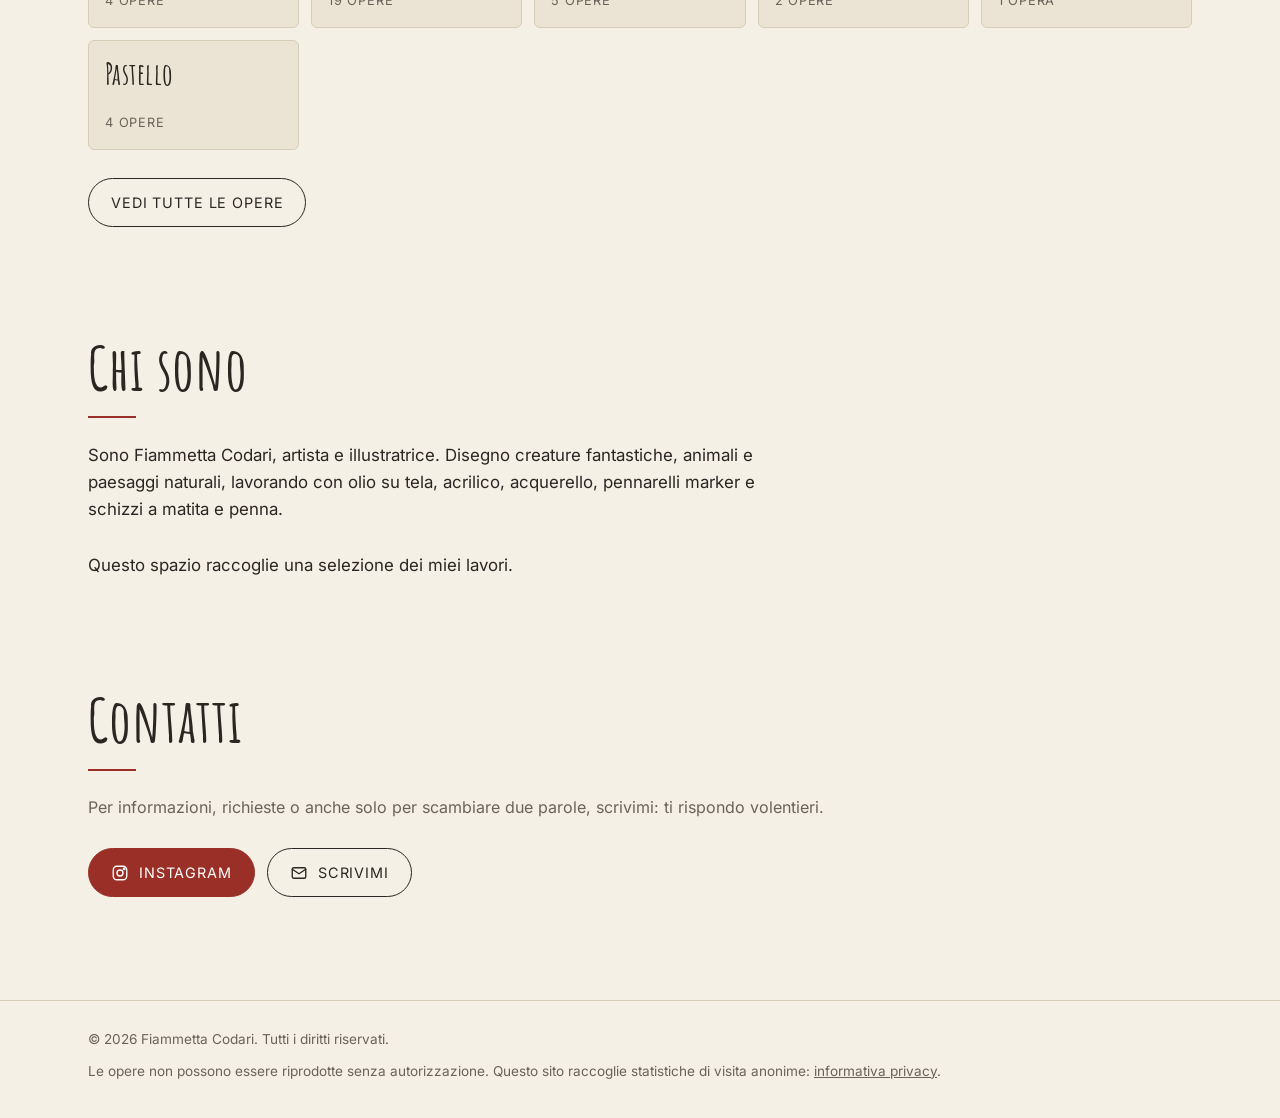
==== commit 920f1436: "ANTEPRIMA: titoli in Amatic SC (font ospitato) Co-Authored-By: Claude Sonnet 5.5 <noreply@anthropic." ====
--- a/index.html
+++ b/index.html
@@ -18,10 +18,10 @@
   <script type="application/ld+json">{"@context":"https://schema.org","@graph":[{"@type":"WebSite","@id":"https://mondodinchiostromatitoso.it/#website","url":"https://mondodinchiostromatitoso.it/","name":"Mondo d'Inchiostro Matitoso","inLanguage":"it","publisher":{"@id":"https://mondodinchiostromatitoso.it/#artist"}},{"@type":"Person","@id":"https://mondodinchiostromatitoso.it/#artist","name":"Fiammetta Codari","jobTitle":"Artista e illustratrice","url":"https://mondodinchiostromatitoso.it/","image":"https://mondodinchiostromatitoso.it/images/logo-512.png"}]}</script>
   <link rel="icon" type="image/svg+xml" href="images/favicon.svg">
   <link rel="apple-touch-icon" href="images/logo-180.png">
-  <link rel="preload" href="/fonts/cormorant-garamond-normal-500-latin.woff2" as="font" type="font/woff2" crossorigin>
+  <link rel="preload" href="/fonts/amatic-sc-normal-700-latin.woff2" as="font" type="font/woff2" crossorigin>
   <link rel="preload" href="/fonts/inter-normal-400-latin.woff2" as="font" type="font/woff2" crossorigin>
-  <link rel="stylesheet" href="/css/fonts.css?v=1">
-  <link rel="stylesheet" href="css/style.css?v=8">
+  <link rel="stylesheet" href="/css/fonts.css?v=2">
+  <link rel="stylesheet" href="css/style.css?v=10">
 </head>
 <body data-page="home">
   <header class="site-header" id="header"></header>
--- a/css/fonts.css
+++ b/css/fonts.css
@@ -89,3 +89,45 @@
  src: url(/fonts/inter-normal-400-latin.woff2) format('woff2');
  unicode-range: U+0000-00FF, U+0131, U+0152-0153, U+02BB-02BC, U+02C6, U+02DA, U+02DC, U+0304, U+0308, U+0329, U+2000-206F, U+20AC, U+2122, U+2191, U+2193, U+2212, U+2215, U+FEFF, U+FFFD;
 }
+
+/* Amatic SC (SIL OFL) */
+/* latin-ext */
+@font-face {
+  font-family: 'Amatic SC';
+  font-style: normal;
+  font-weight: 400;
+  font-display: swap;
+  size-adjust: 135%;
+  src: url(/fonts/amatic-sc-normal-400-latin-ext.woff2) format('woff2');
+  unicode-range: U+0100-02BA, U+02BD-02C5, U+02C7-02CC, U+02CE-02D7, U+02DD-02FF, U+0304, U+0308, U+0329, U+1D00-1DBF, U+1E00-1E9F, U+1EF2-1EFF, U+2020, U+20A0-20AB, U+20AD-20C4, U+2113, U+2C60-2C7F, U+A720-A7FF;
+}
+/* latin */
+@font-face {
+  font-family: 'Amatic SC';
+  font-style: normal;
+  font-weight: 400;
+  font-display: swap;
+  size-adjust: 135%;
+  src: url(/fonts/amatic-sc-normal-400-latin.woff2) format('woff2');
+  unicode-range: U+0000-00FF, U+0131, U+0152-0153, U+02BB-02BC, U+02C6, U+02DA, U+02DC, U+0304, U+0308, U+0329, U+2000-206F, U+20AC, U+2122, U+2191, U+2193, U+2212, U+2215, U+FEFF, U+FFFD;
+}
+/* latin-ext */
+@font-face {
+  font-family: 'Amatic SC';
+  font-style: normal;
+  font-weight: 700;
+  font-display: swap;
+  size-adjust: 135%;
+  src: url(/fonts/amatic-sc-normal-700-latin-ext.woff2) format('woff2');
+  unicode-range: U+0100-02BA, U+02BD-02C5, U+02C7-02CC, U+02CE-02D7, U+02DD-02FF, U+0304, U+0308, U+0329, U+1D00-1DBF, U+1E00-1E9F, U+1EF2-1EFF, U+2020, U+20A0-20AB, U+20AD-20C4, U+2113, U+2C60-2C7F, U+A720-A7FF;
+}
+/* latin */
+@font-face {
+  font-family: 'Amatic SC';
+  font-style: normal;
+  font-weight: 700;
+  font-display: swap;
+  size-adjust: 135%;
+  src: url(/fonts/amatic-sc-normal-700-latin.woff2) format('woff2');
+  unicode-range: U+0000-00FF, U+0131, U+0152-0153, U+02BB-02BC, U+02C6, U+02DA, U+02DC, U+0304, U+0308, U+0329, U+2000-206F, U+20AC, U+2122, U+2191, U+2193, U+2212, U+2215, U+FEFF, U+FFFD;
+}
--- a/css/style.css
+++ b/css/style.css
@@ -7,7 +7,7 @@
   --accent: #9a2f27;
   --line: #d6ccb8;
   --radius: 6px;
-  --serif: "Cormorant Garamond", "Georgia", serif;
+  --serif: "Amatic SC", "Cormorant Garamond", "Georgia", serif;
   --sans: "Inter", system-ui, -apple-system, "Segoe UI", sans-serif;
   --gutter: clamp(16px, 4vw, 48px);
 }
@@ -221,3 +221,8 @@
 /* filtri che con la scelta fatta nell'altro gruppo non darebbero nessuna opera */
 .chip:disabled { opacity: .35; cursor: not-allowed; }
 .chip:disabled:hover { border-color: var(--line); }
+
+/* anteprima: Amatic SC per titoli e nomi (corpo del testo invariato) */
+.brand, .hero h1, .sec-title, .tile .t-name, .work-info h1, .prose h1, .prose h2, .work-nav span, .lb .lb-cap b, .card .meta b, .hero p.tagline { font-weight: 700; letter-spacing: .02em; }
+.hero p.tagline { font-style: normal; }
+.hero h1 { line-height: 1.12; } .work-info h1 { line-height: 1.05; }
